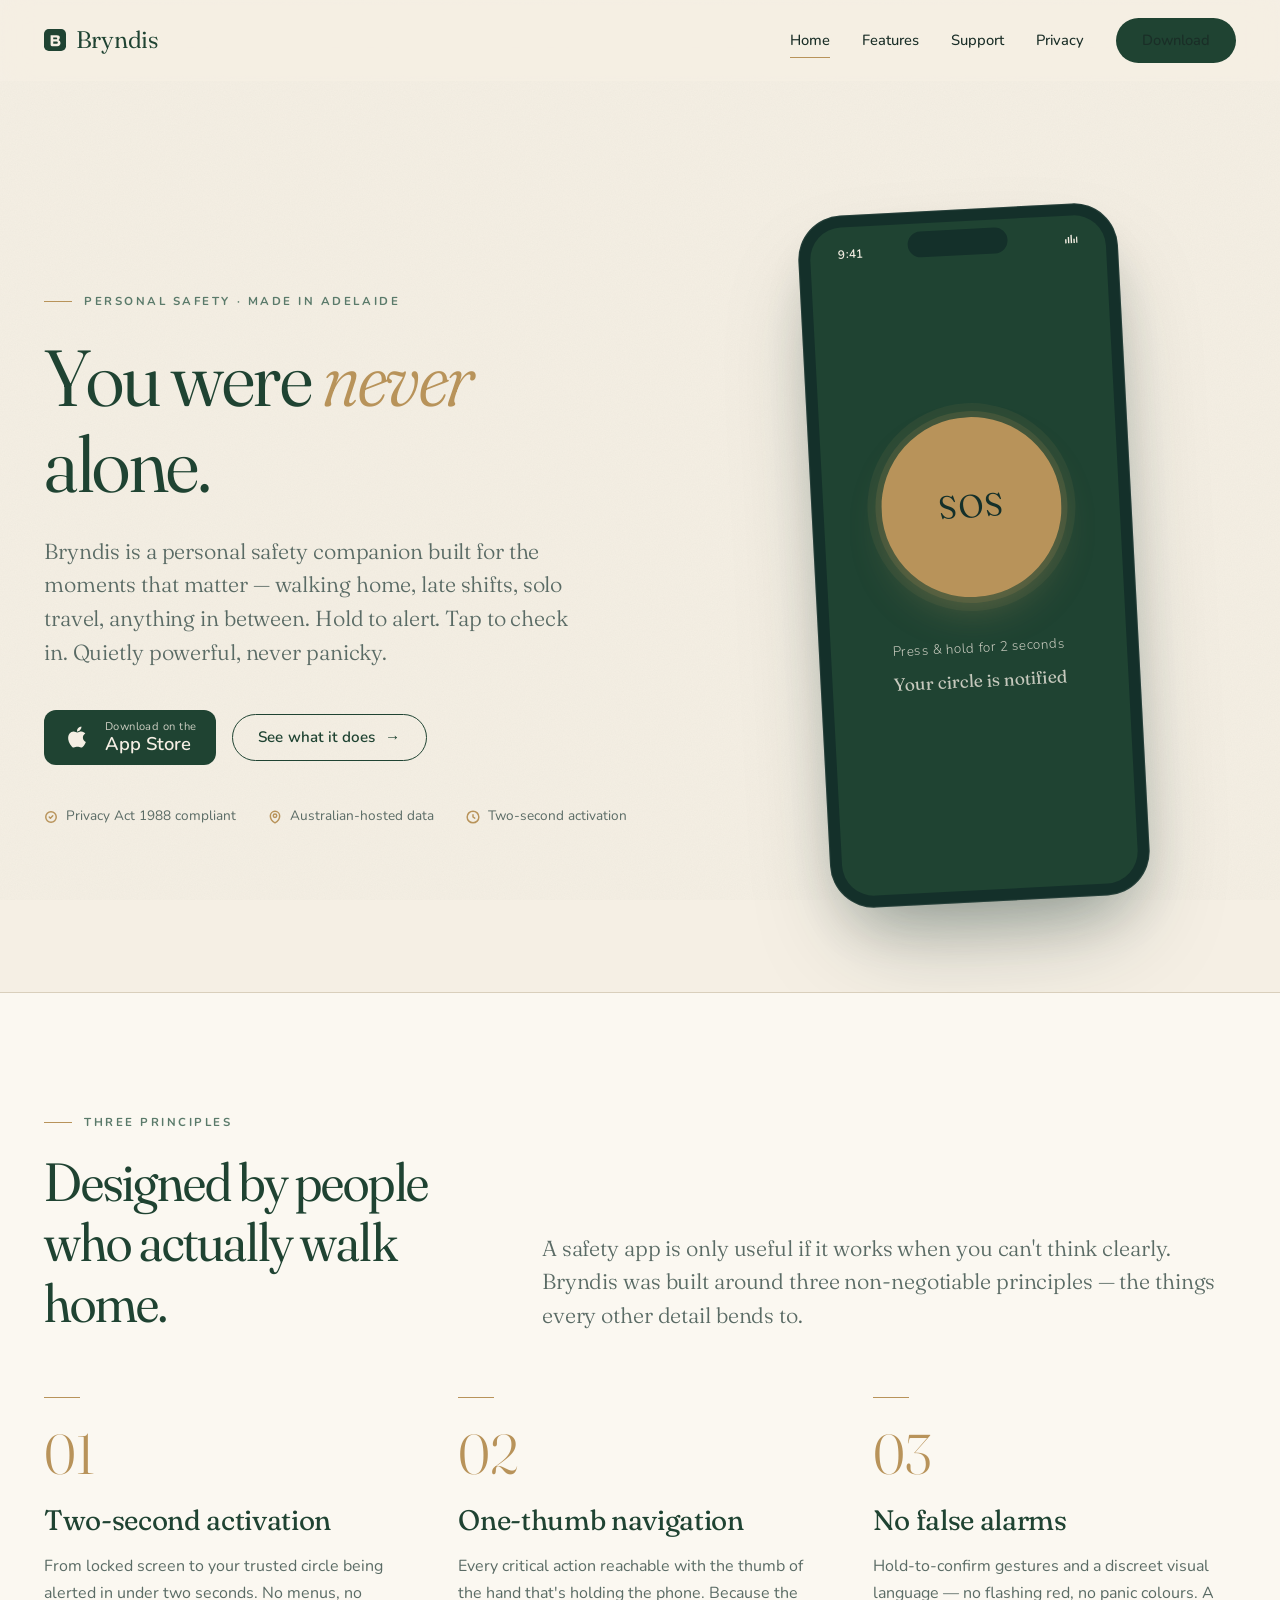
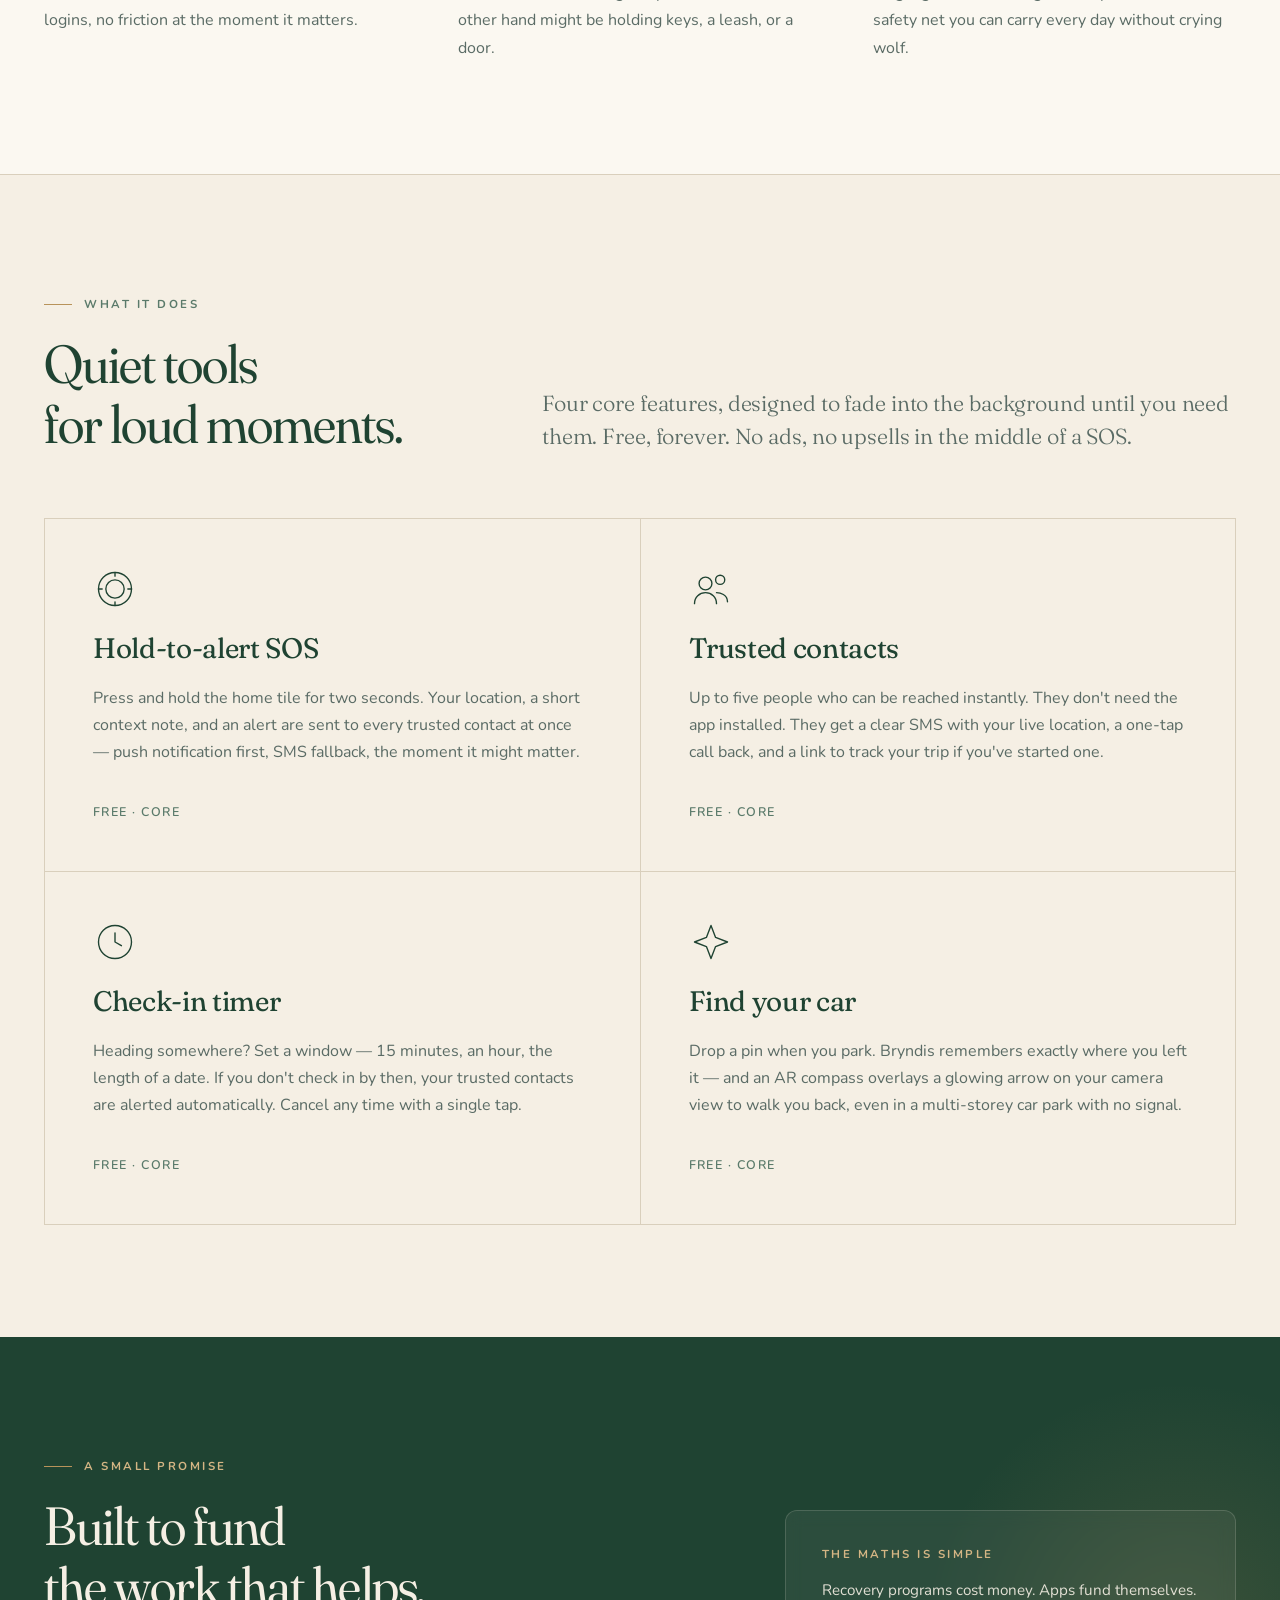
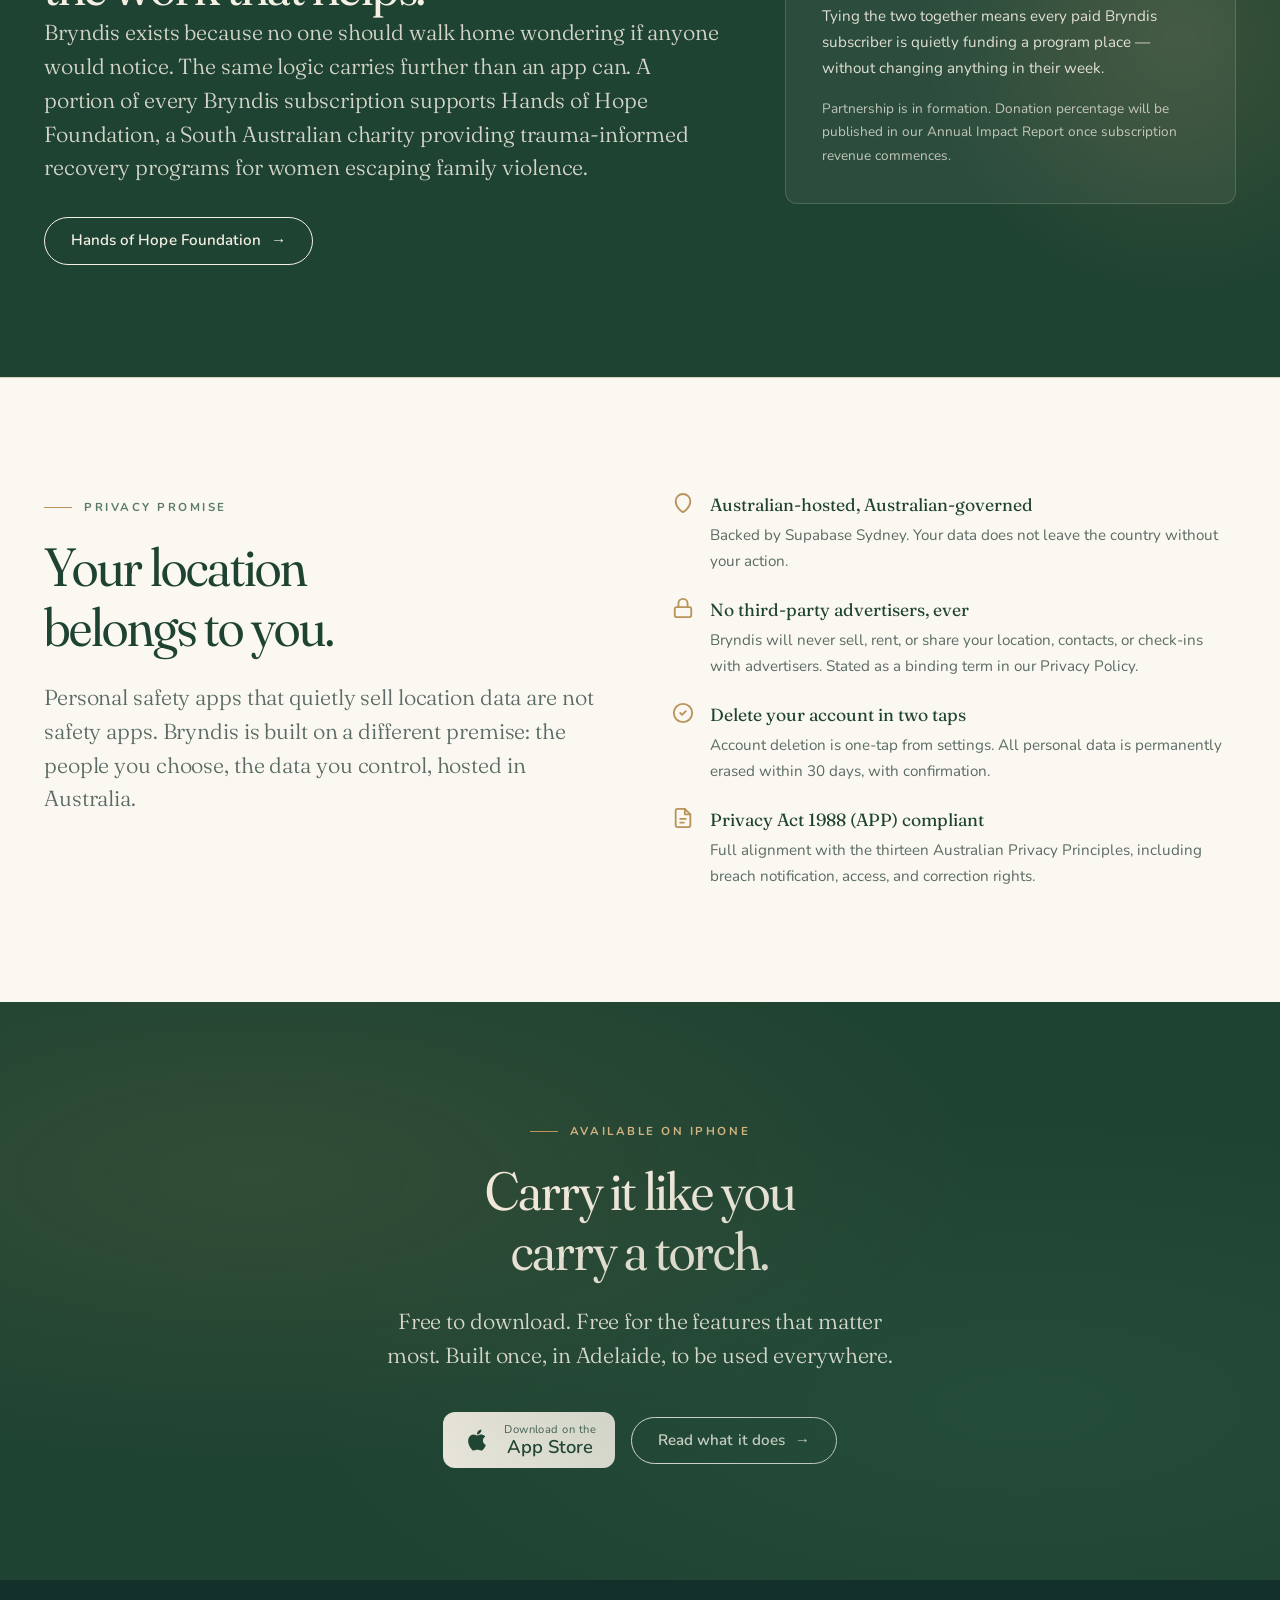
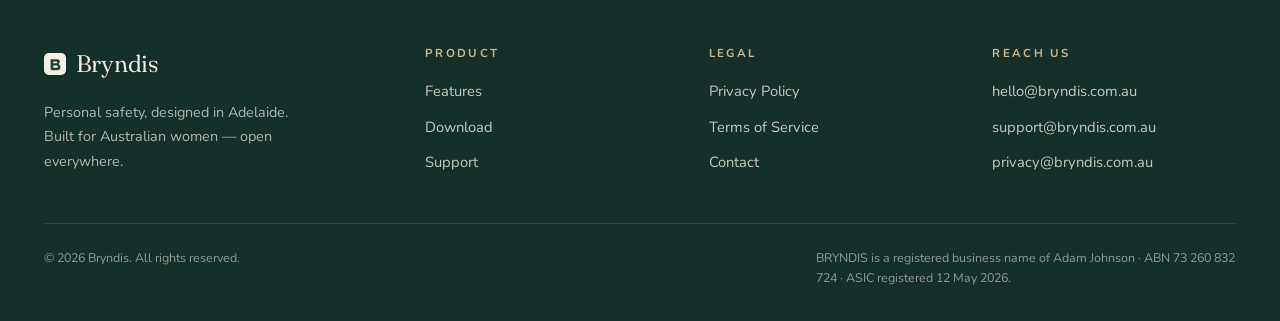
==== index.html @ 0c741864 "Recover the bryndis.com.au static site from the 2026-09-05 Hostinger backup Co-Authored-By: Claude F" ====
<!doctype html>
<html lang="en-AU">
<head>
  <meta charset="utf-8" />
  <meta name="viewport" content="width=device-width, initial-scale=1, viewport-fit=cover" />
  <title>Bryndis — Personal safety, the moment you need it</title>
  <meta name="description" content="Bryndis is a personal safety app built for Australian women. Hold-to-alert SOS, trusted contact check-ins, GPS car pin drop, and AR compass — designed to be discreet, fast, and human." />
  <meta name="theme-color" content="#1F4332" />
  <meta property="og:title" content="Bryndis — Personal safety, the moment you need it" />
  <meta property="og:description" content="Hold-to-alert SOS, trusted contact check-ins, GPS car pin drop, and AR compass. Designed in Adelaide. Built for Australian women." />
  <meta property="og:type" content="website" />
  <meta property="og:url" content="https://bryndis.com.au/" />
  <meta property="og:locale" content="en_AU" />
  <meta name="twitter:card" content="summary_large_image" />
  <link rel="canonical" href="https://bryndis.com.au/" />
  <link rel="icon" type="image/svg+xml" href="data:image/svg+xml,%3Csvg xmlns='http://www.w3.org/2000/svg' viewBox='0 0 100 100'%3E%3Crect width='100' height='100' rx='22' fill='%231F4332'/%3E%3Cpath d='M30 28 L30 72 Q30 78 36 78 L60 78 Q75 78 75 64 Q75 54 66 50 Q72 47 72 38 Q72 28 58 28 Z M42 39 L56 39 Q60 39 60 43 Q60 47 56 47 L42 47 Z M42 57 L58 57 Q63 57 63 62 Q63 67 58 67 L42 67 Z' fill='%23F5EFE4'/%3E%3C/svg%3E" />
  <link rel="preconnect" href="https://fonts.googleapis.com" />
  <link rel="preconnect" href="https://fonts.gstatic.com" crossorigin />
  <link href="https://fonts.googleapis.com/css2?family=Fraunces:opsz,wght,SOFT@9..144,300..600,30..100&family=Nunito:wght@300;400;500;600;700&display=swap" rel="stylesheet" />
  <link rel="stylesheet" href="styles.css" />
</head>
<body>

<header class="nav" id="nav">
  <div class="nav-inner">
    <a class="brand" href="index.html">
      <svg class="brand-mark" viewBox="0 0 100 100" aria-hidden="true">
        <rect width="100" height="100" rx="22" fill="#1F4332"/>
        <path d="M30 28 L30 72 Q30 78 36 78 L60 78 Q75 78 75 64 Q75 54 66 50 Q72 47 72 38 Q72 28 58 28 Z M42 39 L56 39 Q60 39 60 43 Q60 47 56 47 L42 47 Z M42 57 L58 57 Q63 57 63 62 Q63 67 58 67 L42 67 Z" fill="#F5EFE4"/>
      </svg>
      Bryndis
    </a>
    <button class="nav-toggle" id="navToggle" aria-label="Menu" aria-expanded="false">
      <span></span><span></span><span></span>
    </button>
    <nav class="nav-links" id="navLinks">
      <a href="index.html" aria-current="page">Home</a>
      <a href="features.html">Features</a>
      <a href="support.html">Support</a>
      <a href="privacy.html">Privacy</a>
      <a class="btn btn-primary" href="#download">Download</a>
    </nav>
  </div>
</header>

<main>

  <!-- HERO -->
  <section class="hero">
    <div class="wrap">
      <div class="hero-grid">
        <div>
          <span class="eyebrow">Personal safety · made in Adelaide</span>
          <h1 style="margin-top:1.5rem;">
            You were <span class="accent">never</span><br />alone.
          </h1>
          <p class="lede">
            Bryndis is a personal safety companion built for the moments that matter — walking home, late shifts, solo travel, anything in between. Hold to alert. Tap to check in. Quietly powerful, never panicky.
          </p>
          <div class="hero-ctas">
            <a class="appstore-badge" href="#download" id="download">
              <svg viewBox="0 0 24 24" fill="currentColor" aria-hidden="true">
                <path d="M17.05 20.28c-.98.95-2.05.8-3.08.35-1.09-.46-2.09-.48-3.24 0-1.44.62-2.2.44-3.06-.35C2.79 15.25 3.51 7.59 9.05 7.31c1.35.07 2.29.74 3.08.8 1.18-.24 2.31-.93 3.57-.84 1.51.12 2.65.72 3.4 1.8-3.12 1.87-2.38 5.98.48 7.13-.57 1.5-1.31 2.99-2.53 4.08zM12.03 7.25c-.15-2.23 1.66-4.07 3.74-4.25.29 2.58-2.34 4.5-3.74 4.25z"/>
              </svg>
              <span class="stack">
                <span class="small">Download on the</span>
                <span class="big">App Store</span>
              </span>
            </a>
            <a class="btn btn-ghost" href="features.html">
              See what it does <span class="arrow">→</span>
            </a>
          </div>
          <div class="hero-meta">
            <span>
              <svg viewBox="0 0 24 24" fill="none" stroke="currentColor" stroke-width="2.5" stroke-linecap="round" stroke-linejoin="round"><path d="M9 12l2 2 4-4"/><path d="M21 12c0 4.97-4.03 9-9 9s-9-4.03-9-9 4.03-9 9-9 9 4.03 9 9z"/></svg>
              Privacy Act 1988 compliant
            </span>
            <span>
              <svg viewBox="0 0 24 24" fill="none" stroke="currentColor" stroke-width="2.5" stroke-linecap="round" stroke-linejoin="round"><path d="M12 22s-8-4.5-8-11.8a8 8 0 0 1 16 0c0 7.3-8 11.8-8 11.8z"/><circle cx="12" cy="10" r="3"/></svg>
              Australian-hosted data
            </span>
            <span>
              <svg viewBox="0 0 24 24" fill="none" stroke="currentColor" stroke-width="2.5" stroke-linecap="round" stroke-linejoin="round"><circle cx="12" cy="12" r="10"/><path d="M12 8v4l3 2"/></svg>
              Two-second activation
            </span>
          </div>
        </div>

        <div>
          <div class="phone-frame" aria-hidden="true">
            <div class="phone-screen">
              <span class="phone-time">9:41</span>
              <span class="phone-status">
                <svg viewBox="0 0 20 16" fill="currentColor"><path d="M2 14h2V8H2v6zm4 0h2V5H6v9zm4 0h2V2h-2v12zm4 0h2V8h-2v6zm4 0h2V5h-2v9z"/></svg>
              </span>
              <div class="phone-sos">
                <span class="phone-sos-label">SOS</span>
              </div>
              <div class="phone-caption">
                Press &amp; hold for 2 seconds
                <strong>Your circle is notified</strong>
              </div>
            </div>
          </div>
        </div>
      </div>
    </div>
  </section>

  <!-- PHILOSOPHY -->
  <section class="philosophy">
    <div class="wrap">
      <div class="section-head">
        <div>
          <span class="eyebrow">Three principles</span>
          <h2 style="margin-top:1.25rem;">Designed by people<br />who actually walk home.</h2>
        </div>
        <p class="lede">
          A safety app is only useful if it works when you can't think clearly. Bryndis was built around three non-negotiable principles — the things every other detail bends to.
        </p>
      </div>

      <div class="philosophy-grid">
        <div class="principle">
          <span class="numeral">01</span>
          <h3>Two-second activation</h3>
          <p>From locked screen to your trusted circle being alerted in under two seconds. No menus, no logins, no friction at the moment it matters.</p>
        </div>
        <div class="principle">
          <span class="numeral">02</span>
          <h3>One-thumb navigation</h3>
          <p>Every critical action reachable with the thumb of the hand that's holding the phone. Because the other hand might be holding keys, a leash, or a door.</p>
        </div>
        <div class="principle">
          <span class="numeral">03</span>
          <h3>No false alarms</h3>
          <p>Hold-to-confirm gestures and a discreet visual language — no flashing red, no panic colours. A safety net you can carry every day without crying wolf.</p>
        </div>
      </div>
    </div>
  </section>

  <!-- FEATURES -->
  <section>
    <div class="wrap">
      <div class="section-head">
        <div>
          <span class="eyebrow">What it does</span>
          <h2 style="margin-top:1.25rem;">Quiet tools<br />for loud moments.</h2>
        </div>
        <p class="lede">
          Four core features, designed to fade into the background until you need them. Free, forever. No ads, no upsells in the middle of a SOS.
        </p>
      </div>

      <div class="features">
        <div class="feature">
          <div class="feature-icon">
            <svg viewBox="0 0 48 48" fill="none" stroke="currentColor" stroke-width="1.5" stroke-linecap="round" stroke-linejoin="round">
              <circle cx="24" cy="24" r="18"/>
              <circle cx="24" cy="24" r="10"/>
              <path d="M24 6v4M24 38v4M6 24h4M38 24h4"/>
            </svg>
          </div>
          <h3>Hold-to-alert SOS</h3>
          <p>Press and hold the home tile for two seconds. Your location, a short context note, and an alert are sent to every trusted contact at once — push notification first, SMS fallback, the moment it might matter.</p>
          <span class="meta">Free · Core</span>
        </div>

        <div class="feature">
          <div class="feature-icon">
            <svg viewBox="0 0 48 48" fill="none" stroke="currentColor" stroke-width="1.5" stroke-linecap="round" stroke-linejoin="round">
              <circle cx="18" cy="18" r="7"/>
              <path d="M6 40c0-7 5.4-12 12-12s12 5 12 12"/>
              <circle cx="34" cy="14" r="5"/>
              <path d="M30 28c4 0 12 2 12 10"/>
            </svg>
          </div>
          <h3>Trusted contacts</h3>
          <p>Up to five people who can be reached instantly. They don't need the app installed. They get a clear SMS with your live location, a one-tap call back, and a link to track your trip if you've started one.</p>
          <span class="meta">Free · Core</span>
        </div>

        <div class="feature">
          <div class="feature-icon">
            <svg viewBox="0 0 48 48" fill="none" stroke="currentColor" stroke-width="1.5" stroke-linecap="round" stroke-linejoin="round">
              <circle cx="24" cy="24" r="18"/>
              <path d="M24 14v10l7 4"/>
            </svg>
          </div>
          <h3>Check-in timer</h3>
          <p>Heading somewhere? Set a window — 15 minutes, an hour, the length of a date. If you don't check in by then, your trusted contacts are alerted automatically. Cancel any time with a single tap.</p>
          <span class="meta">Free · Core</span>
        </div>

        <div class="feature">
          <div class="feature-icon">
            <svg viewBox="0 0 48 48" fill="none" stroke="currentColor" stroke-width="1.5" stroke-linecap="round" stroke-linejoin="round">
              <path d="M24 6l5 13 13 5-13 5-5 13-5-13-13-5 13-5z"/>
            </svg>
          </div>
          <h3>Find your car</h3>
          <p>Drop a pin when you park. Bryndis remembers exactly where you left it — and an AR compass overlays a glowing arrow on your camera view to walk you back, even in a multi-storey car park with no signal.</p>
          <span class="meta">Free · Core</span>
        </div>
      </div>
    </div>
  </section>

  <!-- CHARITY PARTNERSHIP -->
  <section class="partnership">
    <div class="wrap">
      <div class="partnership-grid">
        <div>
          <span class="eyebrow">A small promise</span>
          <h2 style="margin-top:1.25rem;">Built to fund<br />the work that helps.</h2>
          <p class="lede">
            Bryndis exists because no one should walk home wondering if anyone would notice. The same logic carries further than an app can. A portion of every Bryndis subscription supports Hands of Hope Foundation, a South Australian charity providing trauma-informed recovery programs for women escaping family violence.
          </p>
          <p style="margin-top:2rem;">
            <a class="btn btn-ghost" href="https://handsofhope.asn.au" target="_blank" rel="noopener" style="color:var(--cream); border-color:var(--cream);">Hands of Hope Foundation <span class="arrow">→</span></a>
          </p>
        </div>
        <div class="partnership-card">
          <h4>The maths is simple</h4>
          <p>
            Recovery programs cost money. Apps fund themselves. Tying the two together means every paid Bryndis subscriber is quietly funding a program place — without changing anything in their week.
          </p>
          <p style="margin-top:1rem; opacity:0.75; font-size:0.85rem;">
            Partnership is in formation. Donation percentage will be published in our Annual Impact Report once subscription revenue commences.
          </p>
        </div>
      </div>
    </div>
  </section>

  <!-- PRIVACY PROMISE -->
  <section class="promise">
    <div class="wrap">
      <div class="promise-grid">
        <div>
          <span class="eyebrow">Privacy promise</span>
          <h2 style="margin-top:1.25rem;">Your location<br />belongs to you.</h2>
          <p class="lede" style="margin-top:1.5rem;">
            Personal safety apps that quietly sell location data are not safety apps. Bryndis is built on a different premise: the people you choose, the data you control, hosted in Australia.
          </p>
        </div>
        <ul class="promise-list">
          <li class="promise-item">
            <svg viewBox="0 0 24 24" fill="none" stroke="currentColor" stroke-width="2" stroke-linecap="round" stroke-linejoin="round"><path d="M12 22s-8-4.5-8-11.8a8 8 0 0 1 16 0c0 7.3-8 11.8-8 11.8z"/></svg>
            <div>
              <strong>Australian-hosted, Australian-governed</strong>
              <span>Backed by Supabase Sydney. Your data does not leave the country without your action.</span>
            </div>
          </li>
          <li class="promise-item">
            <svg viewBox="0 0 24 24" fill="none" stroke="currentColor" stroke-width="2" stroke-linecap="round" stroke-linejoin="round"><rect x="3" y="11" width="18" height="11" rx="2"/><path d="M7 11V7a5 5 0 0 1 10 0v4"/></svg>
            <div>
              <strong>No third-party advertisers, ever</strong>
              <span>Bryndis will never sell, rent, or share your location, contacts, or check-ins with advertisers. Stated as a binding term in our Privacy Policy.</span>
            </div>
          </li>
          <li class="promise-item">
            <svg viewBox="0 0 24 24" fill="none" stroke="currentColor" stroke-width="2" stroke-linecap="round" stroke-linejoin="round"><circle cx="12" cy="12" r="10"/><path d="M9 12l2 2 4-4"/></svg>
            <div>
              <strong>Delete your account in two taps</strong>
              <span>Account deletion is one-tap from settings. All personal data is permanently erased within 30 days, with confirmation.</span>
            </div>
          </li>
          <li class="promise-item">
            <svg viewBox="0 0 24 24" fill="none" stroke="currentColor" stroke-width="2" stroke-linecap="round" stroke-linejoin="round"><path d="M14 2H6a2 2 0 0 0-2 2v16a2 2 0 0 0 2 2h12a2 2 0 0 0 2-2V8z"/><path d="M14 2v6h6"/><path d="M9 13h6M9 17h4"/></svg>
            <div>
              <strong>Privacy Act 1988 (APP) compliant</strong>
              <span>Full alignment with the thirteen Australian Privacy Principles, including breach notification, access, and correction rights.</span>
            </div>
          </li>
        </ul>
      </div>
    </div>
  </section>

  <!-- CTA -->
  <section class="cta">
    <div class="wrap">
      <span class="eyebrow" style="color:var(--gold-soft);">Available on iPhone</span>
      <h2 style="margin-top:1.25rem;">Carry it like you<br />carry a torch.</h2>
      <p class="lede">
        Free to download. Free for the features that matter most. Built once, in Adelaide, to be used everywhere.
      </p>
      <div class="hero-ctas">
        <a class="appstore-badge" href="https://apps.apple.com/au/app/bryndis-personal-safety/id0000000000" style="background:var(--cream); color:var(--forest);">
          <svg viewBox="0 0 24 24" fill="currentColor" aria-hidden="true">
            <path d="M17.05 20.28c-.98.95-2.05.8-3.08.35-1.09-.46-2.09-.48-3.24 0-1.44.62-2.2.44-3.06-.35C2.79 15.25 3.51 7.59 9.05 7.31c1.35.07 2.29.74 3.08.8 1.18-.24 2.31-.93 3.57-.84 1.51.12 2.65.72 3.4 1.8-3.12 1.87-2.38 5.98.48 7.13-.57 1.5-1.31 2.99-2.53 4.08zM12.03 7.25c-.15-2.23 1.66-4.07 3.74-4.25.29 2.58-2.34 4.5-3.74 4.25z"/>
          </svg>
          <span class="stack">
            <span class="small">Download on the</span>
            <span class="big">App Store</span>
          </span>
        </a>
        <a class="btn btn-ghost" href="features.html">Read what it does <span class="arrow">→</span></a>
      </div>
    </div>
  </section>

</main>

<footer>
  <div class="wrap">
    <div class="foot-top">
      <div class="foot-brand">
        <a class="brand" href="index.html" style="color:var(--cream);">
          <svg class="brand-mark" viewBox="0 0 100 100" aria-hidden="true">
            <rect width="100" height="100" rx="22" fill="#F5EFE4"/>
            <path d="M30 28 L30 72 Q30 78 36 78 L60 78 Q75 78 75 64 Q75 54 66 50 Q72 47 72 38 Q72 28 58 28 Z M42 39 L56 39 Q60 39 60 43 Q60 47 56 47 L42 47 Z M42 57 L58 57 Q63 57 63 62 Q63 67 58 67 L42 67 Z" fill="#1F4332"/>
          </svg>
          Bryndis
        </a>
        <p>Personal safety, designed in Adelaide. Built for Australian women — open everywhere.</p>
      </div>
      <div class="foot-col">
        <h5>Product</h5>
        <ul>
          <li><a href="features.html">Features</a></li>
          <li><a href="#download">Download</a></li>
          <li><a href="support.html">Support</a></li>
        </ul>
      </div>
      <div class="foot-col">
        <h5>Legal</h5>
        <ul>
          <li><a href="privacy.html">Privacy Policy</a></li>
          <li><a href="terms.html">Terms of Service</a></li>
          <li><a href="support.html#contact">Contact</a></li>
        </ul>
      </div>
      <div class="foot-col">
        <h5>Reach us</h5>
        <ul>
          <li><a href="mailto:hello@bryndis.com.au">hello@bryndis.com.au</a></li>
          <li><a href="mailto:support@bryndis.com.au">support@bryndis.com.au</a></li>
          <li><a href="mailto:privacy@bryndis.com.au">privacy@bryndis.com.au</a></li>
        </ul>
      </div>
    </div>
    <div class="foot-bottom">
      <span>© 2026 Bryndis. All rights reserved.</span>
      <span class="legal-line">BRYNDIS is a registered business name of Adam Johnson · ABN 73 260 832 724 · ASIC registered 12 May 2026.</span>
    </div>
  </div>
</footer>

<script>
  // Scrolled nav border
  const nav = document.getElementById('nav');
  const onScroll = () => nav.classList.toggle('scrolled', window.scrollY > 8);
  document.addEventListener('scroll', onScroll, { passive: true });
  onScroll();

  // Mobile menu toggle
  const t = document.getElementById('navToggle');
  const l = document.getElementById('navLinks');
  t.addEventListener('click', () => {
    const open = l.classList.toggle('open');
    t.classList.toggle('open', open);
    t.setAttribute('aria-expanded', String(open));
  });
  l.addEventListener('click', e => {
    if (e.target.tagName === 'A') {
      l.classList.remove('open');
      t.classList.remove('open');
      t.setAttribute('aria-expanded', 'false');
    }
  });
</script>

</body>
</html>
---- styles.css ----
/* ============================================================
   BRYNDIS — styles.css
   Editorial minimalist. Forest + cream. Fraunces + Nunito.
   ============================================================ */

/* ---------- Tokens ---------- */
:root {
  /* Palette */
  --forest:        #1F4332;
  --forest-dark:   #14302A;
  --forest-light:  #2D5A47;
  --moss:          #5A7A6A;
  --cream:         #F5EFE4;
  --cream-warm:    #FBF8F1;
  --cream-dark:    #ECE3D0;
  --ink:           #1A2E27;
  --ink-muted:     #5A6B65;
  --ink-soft:      #8A9990;
  --gold:          #B8935A;
  --gold-soft:     #D4B584;
  --rule:          #D9CFBC;

  /* Type */
  --serif: "Fraunces", "Iowan Old Style", Georgia, serif;
  --sans:  "Nunito", -apple-system, BlinkMacSystemFont, "Segoe UI", sans-serif;

  /* Spacing scale (8pt-ish) */
  --s-1: 0.25rem;
  --s-2: 0.5rem;
  --s-3: 0.75rem;
  --s-4: 1rem;
  --s-5: 1.5rem;
  --s-6: 2rem;
  --s-7: 3rem;
  --s-8: 4rem;
  --s-9: 6rem;
  --s-10: 8rem;
  --s-11: 12rem;

  /* Layout */
  --max-w: 1240px;
  --prose-w: 680px;

  /* Motion */
  --ease: cubic-bezier(0.16, 1, 0.3, 1);
  --dur:  420ms;
}

/* ---------- Reset ---------- */
*, *::before, *::after { box-sizing: border-box; }
* { margin: 0; padding: 0; }
html { -webkit-text-size-adjust: 100%; scroll-behavior: smooth; }
body {
  font-family: var(--sans);
  font-weight: 400;
  font-size: 1rem;
  line-height: 1.65;
  color: var(--ink);
  background: var(--cream);
  -webkit-font-smoothing: antialiased;
  -moz-osx-font-smoothing: grayscale;
  text-rendering: optimizeLegibility;
  overflow-x: hidden;
}
img, svg, video { max-width: 100%; display: block; }
a { color: inherit; text-decoration: none; }
button { font: inherit; cursor: pointer; border: 0; background: none; color: inherit; }
ul, ol { list-style: none; }

/* Subtle paper texture overlay */
body::before {
  content: "";
  position: fixed;
  inset: 0;
  pointer-events: none;
  z-index: 0;
  opacity: 0.035;
  background-image: url("data:image/svg+xml;utf8,<svg xmlns='http://www.w3.org/2000/svg' width='180' height='180' viewBox='0 0 180 180'><filter id='n'><feTurbulence type='fractalNoise' baseFrequency='0.85' numOctaves='2' stitchTiles='stitch'/><feColorMatrix values='0 0 0 0 0.1 0 0 0 0 0.2 0 0 0 0 0.15 0 0 0 1 0'/></filter><rect width='100%' height='100%' filter='url(%23n)'/></svg>");
}
main, header, footer, section { position: relative; z-index: 1; }

/* ---------- Typography ---------- */
.font-serif { font-family: var(--serif); font-optical-sizing: auto; }
.font-sans  { font-family: var(--sans); }

h1, h2, h3, h4 {
  font-family: var(--serif);
  font-optical-sizing: auto;
  font-weight: 380;
  color: var(--forest);
  letter-spacing: -0.018em;
  line-height: 1.08;
}

h1 {
  font-size: clamp(2.6rem, 6.2vw, 5.2rem);
  font-variation-settings: "opsz" 144, "SOFT" 30;
  font-weight: 360;
}
h2 {
  font-size: clamp(2rem, 4.2vw, 3.4rem);
  line-height: 1.12;
  font-variation-settings: "opsz" 96, "SOFT" 40;
}
h3 {
  font-size: clamp(1.4rem, 2.2vw, 1.85rem);
  line-height: 1.2;
  letter-spacing: -0.012em;
  font-variation-settings: "opsz" 36, "SOFT" 50;
  font-weight: 400;
}
h4 {
  font-size: 1.15rem;
  line-height: 1.3;
  font-weight: 500;
  letter-spacing: -0.005em;
}

p { font-size: 1rem; line-height: 1.7; color: var(--ink); }
.lede {
  font-family: var(--serif);
  font-weight: 320;
  font-size: clamp(1.15rem, 1.7vw, 1.4rem);
  line-height: 1.55;
  color: var(--ink-muted);
  letter-spacing: -0.005em;
}

.eyebrow {
  font-family: var(--sans);
  font-size: 0.72rem;
  font-weight: 700;
  letter-spacing: 0.22em;
  text-transform: uppercase;
  color: var(--moss);
  display: inline-flex;
  align-items: center;
  gap: 0.75rem;
}
.eyebrow::before {
  content: "";
  width: 28px;
  height: 1px;
  background: var(--gold);
  display: inline-block;
}

.numeral {
  font-family: var(--serif);
  font-weight: 320;
  font-variation-settings: "opsz" 144;
  color: var(--gold);
  font-size: 1.4em;
  font-feature-settings: "lnum", "tnum";
  line-height: 1;
}

/* ---------- Layout primitives ---------- */
.wrap {
  width: 100%;
  max-width: var(--max-w);
  margin: 0 auto;
  padding: 0 1.5rem;
}
.wrap-narrow {
  width: 100%;
  max-width: var(--prose-w);
  margin: 0 auto;
  padding: 0 1.5rem;
}

section { padding: clamp(4rem, 9vw, 7rem) 0; }
section.tight { padding: clamp(3rem, 6vw, 5rem) 0; }

.divider {
  height: 1px;
  background: var(--rule);
  border: 0;
  margin: 0 auto;
  max-width: var(--max-w);
}

/* ---------- Nav ---------- */
.nav {
  position: sticky;
  top: 0;
  z-index: 50;
  background: rgba(245, 239, 228, 0.85);
  backdrop-filter: saturate(140%) blur(14px);
  -webkit-backdrop-filter: saturate(140%) blur(14px);
  border-bottom: 1px solid transparent;
  transition: border-color var(--dur) var(--ease);
}
.nav.scrolled { border-bottom-color: var(--rule); }
.nav-inner {
  display: flex;
  align-items: center;
  justify-content: space-between;
  padding: 1.1rem 1.5rem;
  max-width: var(--max-w);
  margin: 0 auto;
}
.brand {
  font-family: var(--serif);
  font-weight: 360;
  font-size: 1.5rem;
  color: var(--forest);
  letter-spacing: -0.01em;
  font-variation-settings: "opsz" 48;
  display: inline-flex;
  align-items: center;
  gap: 0.6rem;
}
.brand-mark {
  width: 22px; height: 22px;
  display: inline-block;
}
.nav-links {
  display: flex;
  gap: 2rem;
  align-items: center;
}
.nav-links a {
  font-size: 0.92rem;
  font-weight: 500;
  color: var(--ink);
  transition: color 200ms var(--ease);
  position: relative;
}
.nav-links a:hover { color: var(--forest); }
.nav-links a[aria-current="page"]::after {
  content: "";
  position: absolute;
  bottom: -6px; left: 0; right: 0;
  height: 1px;
  background: var(--gold);
}

.nav-toggle {
  display: none;
  width: 36px; height: 36px;
  flex-direction: column;
  justify-content: center;
  gap: 5px;
  align-items: center;
}
.nav-toggle span {
  width: 22px; height: 1.5px;
  background: var(--forest);
  transition: transform 240ms var(--ease), opacity 240ms var(--ease);
}

@media (max-width: 820px) {
  .nav-toggle { display: flex; }
  .nav-links {
    position: fixed;
    inset: 64px 0 0 0;
    background: var(--cream);
    flex-direction: column;
    padding: 2.5rem 1.5rem;
    gap: 1.5rem;
    align-items: flex-start;
    transform: translateX(100%);
    transition: transform 360ms var(--ease);
    z-index: 49;
  }
  .nav-links.open { transform: translateX(0); }
  .nav-links a { font-size: 1.25rem; font-family: var(--serif); }
  .nav-links a[aria-current="page"]::after { display: none; }
  .nav-toggle.open span:nth-child(1) { transform: translateY(6.5px) rotate(45deg); }
  .nav-toggle.open span:nth-child(2) { opacity: 0; }
  .nav-toggle.open span:nth-child(3) { transform: translateY(-6.5px) rotate(-45deg); }
}

/* ---------- Buttons ---------- */
.btn {
  display: inline-flex;
  align-items: center;
  gap: 0.6rem;
  padding: 0.95rem 1.6rem;
  border-radius: 999px;
  font-weight: 600;
  font-size: 0.95rem;
  letter-spacing: 0.005em;
  transition: transform 240ms var(--ease), background var(--dur) var(--ease), color var(--dur) var(--ease), box-shadow var(--dur) var(--ease);
  white-space: nowrap;
  line-height: 1;
}
.btn-primary {
  background: var(--forest);
  color: var(--cream);
}
.btn-primary:hover {
  background: var(--forest-dark);
  transform: translateY(-1px);
  box-shadow: 0 8px 24px -10px rgba(20, 48, 42, 0.45);
}
.btn-ghost {
  background: transparent;
  color: var(--forest);
  border: 1px solid var(--forest);
}
.btn-ghost:hover {
  background: var(--forest);
  color: var(--cream);
}
.btn .arrow { transition: transform 280ms var(--ease); }
.btn:hover .arrow { transform: translateX(3px); }

/* App Store badge */
.appstore-badge {
  display: inline-flex;
  align-items: center;
  gap: 0.85rem;
  background: var(--forest);
  color: var(--cream);
  padding: 0.7rem 1.2rem;
  border-radius: 12px;
  transition: transform 240ms var(--ease), background var(--dur) var(--ease);
}
.appstore-badge:hover {
  background: var(--forest-dark);
  transform: translateY(-1px);
}
.appstore-badge svg { width: 28px; height: 28px; }
.appstore-badge .small { font-size: 0.7rem; letter-spacing: 0.04em; line-height: 1; opacity: 0.8; }
.appstore-badge .big   { font-size: 1.15rem; font-weight: 600; line-height: 1.1; }
.appstore-badge .stack { display: flex; flex-direction: column; gap: 2px; }

/* ---------- Hero ---------- */
.hero {
  padding: clamp(4rem, 10vw, 9rem) 0 clamp(3rem, 7vw, 6rem);
  position: relative;
  overflow: hidden;
}
.hero-grid {
  display: grid;
  grid-template-columns: 1.15fr 1fr;
  gap: clamp(2rem, 5vw, 5rem);
  align-items: center;
}
@media (max-width: 920px) {
  .hero-grid { grid-template-columns: 1fr; gap: 3.5rem; }
}
.hero h1 .accent {
  font-style: italic;
  font-weight: 320;
  color: var(--gold);
  font-variation-settings: "opsz" 144, "SOFT" 60;
}
.hero .lede { margin-top: 1.75rem; max-width: 540px; }
.hero-ctas {
  display: flex;
  gap: 1rem;
  align-items: center;
  flex-wrap: wrap;
  margin-top: 2.5rem;
}
.hero-meta {
  margin-top: 2.5rem;
  display: flex;
  gap: 2rem;
  flex-wrap: wrap;
  font-size: 0.85rem;
  color: var(--ink-muted);
}
.hero-meta span {
  display: inline-flex;
  align-items: center;
  gap: 0.5rem;
}
.hero-meta svg { width: 14px; height: 14px; color: var(--gold); }

/* Phone visual */
.phone-frame {
  position: relative;
  width: 100%;
  max-width: 320px;
  margin: 0 auto;
  aspect-ratio: 9 / 19.5;
  background: var(--forest-dark);
  border-radius: 44px;
  padding: 12px;
  box-shadow:
    0 50px 100px -30px rgba(20, 48, 42, 0.35),
    0 30px 60px -20px rgba(20, 48, 42, 0.25),
    inset 0 0 0 1px rgba(255, 255, 255, 0.08);
  transform: rotate(-3deg);
  transition: transform 800ms var(--ease);
}
.phone-frame:hover { transform: rotate(-1.5deg) translateY(-6px); }
.phone-screen {
  width: 100%; height: 100%;
  background: var(--forest);
  border-radius: 32px;
  overflow: hidden;
  position: relative;
  display: flex;
  flex-direction: column;
  align-items: center;
  justify-content: center;
  padding: 2rem 1.25rem;
  color: var(--cream);
}
.phone-screen::before {
  content: "";
  position: absolute;
  top: 8px; left: 50%;
  transform: translateX(-50%);
  width: 100px; height: 26px;
  background: var(--forest-dark);
  border-radius: 999px;
}
.phone-time {
  position: absolute;
  top: 18px;
  left: 28px;
  font-size: 0.75rem;
  font-weight: 600;
  letter-spacing: 0.02em;
}
.phone-status {
  position: absolute;
  top: 18px;
  right: 28px;
  display: flex;
  gap: 5px;
  align-items: center;
}
.phone-status svg { width: 14px; height: 11px; }
.phone-sos {
  width: 180px;
  aspect-ratio: 1;
  border-radius: 50%;
  background:
    radial-gradient(circle at 30% 30%, rgba(184, 147, 90, 0.4), transparent 60%),
    var(--gold);
  display: flex;
  align-items: center;
  justify-content: center;
  position: relative;
  box-shadow:
    0 0 0 6px rgba(184, 147, 90, 0.15),
    0 0 0 14px rgba(184, 147, 90, 0.08),
    0 20px 40px -10px rgba(184, 147, 90, 0.35);
  animation: pulse 3.2s ease-in-out infinite;
}
@keyframes pulse {
  0%, 100% { box-shadow: 0 0 0 6px rgba(184, 147, 90, 0.15), 0 0 0 14px rgba(184, 147, 90, 0.08), 0 20px 40px -10px rgba(184, 147, 90, 0.35); }
  50%      { box-shadow: 0 0 0 12px rgba(184, 147, 90, 0.18), 0 0 0 24px rgba(184, 147, 90, 0.05), 0 20px 40px -10px rgba(184, 147, 90, 0.35); }
}
.phone-sos-label {
  font-family: var(--serif);
  font-weight: 360;
  font-size: 2rem;
  color: var(--forest-dark);
  letter-spacing: 0.04em;
}
.phone-caption {
  margin-top: 2.5rem;
  text-align: center;
  font-size: 0.85rem;
  letter-spacing: 0.04em;
  opacity: 0.78;
  font-weight: 300;
}
.phone-caption strong {
  display: block;
  font-family: var(--serif);
  font-size: 1.1rem;
  letter-spacing: 0;
  font-weight: 400;
  margin-top: 0.4rem;
  opacity: 1;
}

/* ---------- Philosophy / three principles ---------- */
.philosophy {
  background: var(--cream-warm);
  border-top: 1px solid var(--rule);
  border-bottom: 1px solid var(--rule);
}
.philosophy-grid {
  display: grid;
  grid-template-columns: repeat(3, 1fr);
  gap: clamp(2rem, 4vw, 4rem);
  margin-top: 4rem;
}
@media (max-width: 820px) {
  .philosophy-grid { grid-template-columns: 1fr; gap: 3rem; }
}
.principle {
  display: flex;
  flex-direction: column;
  gap: 1rem;
  position: relative;
  padding-top: 2rem;
}
.principle::before {
  content: "";
  position: absolute;
  top: 0; left: 0;
  width: 36px;
  height: 1px;
  background: var(--gold);
}
.principle .numeral {
  font-size: 3.5rem;
  line-height: 0.9;
  margin-bottom: 0.5rem;
}
.principle h3 { color: var(--forest); }
.principle p { color: var(--ink-muted); max-width: 36ch; }

/* ---------- Section heading block ---------- */
.section-head {
  display: grid;
  grid-template-columns: 1fr 1.6fr;
  gap: clamp(2rem, 5vw, 5rem);
  align-items: end;
  margin-bottom: clamp(3rem, 5vw, 4rem);
}
@media (max-width: 820px) {
  .section-head { grid-template-columns: 1fr; align-items: start; gap: 1.5rem; }
}
.section-head .lede { margin-top: 0; }

/* ---------- Feature grid ---------- */
.features {
  display: grid;
  grid-template-columns: repeat(2, 1fr);
  gap: 0;
  border-top: 1px solid var(--rule);
  border-left: 1px solid var(--rule);
}
@media (max-width: 720px) {
  .features { grid-template-columns: 1fr; }
}
.feature {
  padding: clamp(2rem, 4vw, 3rem);
  border-right: 1px solid var(--rule);
  border-bottom: 1px solid var(--rule);
  display: flex;
  flex-direction: column;
  gap: 1.25rem;
  background: var(--cream);
  transition: background 320ms var(--ease);
}
.feature:hover { background: var(--cream-warm); }
.feature-icon {
  width: 44px; height: 44px;
  color: var(--forest);
  display: flex;
  align-items: center;
  justify-content: center;
}
.feature-icon svg { width: 100%; height: 100%; }
.feature h3 { color: var(--forest); }
.feature p { color: var(--ink-muted); }
.feature .meta {
  margin-top: auto;
  padding-top: 1rem;
  font-size: 0.78rem;
  letter-spacing: 0.12em;
  text-transform: uppercase;
  color: var(--moss);
  font-weight: 600;
}

/* ---------- Charity / HoH ---------- */
.partnership {
  background: var(--forest);
  color: var(--cream);
  position: relative;
  overflow: hidden;
}
.partnership::before {
  content: "";
  position: absolute;
  top: 0; right: -200px;
  width: 600px; height: 600px;
  border-radius: 50%;
  background: radial-gradient(circle at center, rgba(184, 147, 90, 0.18), transparent 60%);
  pointer-events: none;
}
.partnership .eyebrow { color: var(--gold-soft); }
.partnership .eyebrow::before { background: var(--gold); }
.partnership h2 { color: var(--cream); }
.partnership .lede { color: var(--cream); opacity: 0.85; }
.partnership-grid {
  display: grid;
  grid-template-columns: 1.5fr 1fr;
  gap: clamp(2rem, 5vw, 5rem);
  align-items: center;
}
@media (max-width: 820px) {
  .partnership-grid { grid-template-columns: 1fr; }
}
.partnership-card {
  background: rgba(245, 239, 228, 0.06);
  border: 1px solid rgba(245, 239, 228, 0.16);
  border-radius: 12px;
  padding: 2.25rem;
  backdrop-filter: blur(8px);
}
.partnership-card h4 {
  color: var(--gold-soft);
  font-family: var(--sans);
  font-size: 0.72rem;
  letter-spacing: 0.22em;
  text-transform: uppercase;
  font-weight: 700;
  margin-bottom: 1rem;
}
.partnership-card p {
  color: var(--cream);
  opacity: 0.9;
  font-size: 0.95rem;
}
.partnership-stat {
  font-family: var(--serif);
  font-size: 3.2rem;
  font-weight: 320;
  color: var(--gold-soft);
  line-height: 1;
  font-variation-settings: "opsz" 144;
  margin-bottom: 0.5rem;
  display: block;
}

/* ---------- Privacy promise ---------- */
.promise {
  background: var(--cream-warm);
  border-top: 1px solid var(--rule);
}
.promise-grid {
  display: grid;
  grid-template-columns: 1fr 1fr;
  gap: clamp(2rem, 5vw, 5rem);
  align-items: start;
}
@media (max-width: 820px) {
  .promise-grid { grid-template-columns: 1fr; }
}
.promise-list { display: flex; flex-direction: column; gap: 1.25rem; }
.promise-item {
  display: grid;
  grid-template-columns: 22px 1fr;
  gap: 1rem;
  align-items: start;
}
.promise-item svg {
  width: 22px; height: 22px;
  color: var(--gold);
  margin-top: 2px;
}
.promise-item strong {
  font-family: var(--serif);
  font-weight: 400;
  font-size: 1.1rem;
  color: var(--forest);
  display: block;
  margin-bottom: 0.2rem;
}
.promise-item span { color: var(--ink-muted); font-size: 0.95rem; }

/* ---------- Final CTA ---------- */
.cta {
  background: var(--forest);
  color: var(--cream);
  text-align: center;
  position: relative;
  overflow: hidden;
}
.cta::before {
  content: "";
  position: absolute;
  inset: 0;
  background:
    radial-gradient(ellipse at 20% 30%, rgba(184, 147, 90, 0.12), transparent 50%),
    radial-gradient(ellipse at 80% 70%, rgba(45, 90, 71, 0.4), transparent 50%);
  pointer-events: none;
}
.cta h2 { color: var(--cream); margin-bottom: 1.5rem; }
.cta .lede { color: var(--cream); opacity: 0.85; max-width: 540px; margin: 0 auto 2.5rem; }
.cta .hero-ctas { justify-content: center; }
.cta .btn-ghost { color: var(--cream); border-color: var(--cream); }
.cta .btn-ghost:hover { background: var(--cream); color: var(--forest); }

/* ---------- Footer ---------- */
footer {
  background: var(--forest-dark);
  color: var(--cream);
  padding: 4rem 0 2rem;
  font-size: 0.92rem;
}
.foot-top {
  display: grid;
  grid-template-columns: 1.4fr repeat(3, 1fr);
  gap: 2.5rem;
  padding-bottom: 3rem;
  border-bottom: 1px solid rgba(245, 239, 228, 0.12);
}
@media (max-width: 820px) {
  .foot-top { grid-template-columns: 1fr 1fr; gap: 2rem; }
  .foot-brand { grid-column: 1 / -1; }
}
.foot-brand .brand { color: var(--cream); margin-bottom: 1rem; }
.foot-brand p { color: var(--cream); opacity: 0.7; font-size: 0.9rem; max-width: 30ch; }
.foot-col h5 {
  font-family: var(--sans);
  font-size: 0.72rem;
  letter-spacing: 0.2em;
  text-transform: uppercase;
  font-weight: 700;
  color: var(--gold-soft);
  margin-bottom: 1rem;
}
.foot-col ul { display: flex; flex-direction: column; gap: 0.7rem; }
.foot-col a {
  color: var(--cream);
  opacity: 0.8;
  transition: opacity 200ms var(--ease);
}
.foot-col a:hover { opacity: 1; }
.foot-bottom {
  padding-top: 1.5rem;
  display: flex;
  justify-content: space-between;
  flex-wrap: wrap;
  gap: 1rem;
  color: var(--cream);
  opacity: 0.55;
  font-size: 0.78rem;
}
.foot-bottom .legal-line { max-width: 60ch; }

/* ---------- Legal/Support pages (prose) ---------- */
.page-header {
  padding: clamp(5rem, 10vw, 8rem) 0 clamp(2rem, 5vw, 3.5rem);
  border-bottom: 1px solid var(--rule);
}
.page-header .eyebrow { margin-bottom: 1.5rem; }
.page-header h1 { max-width: 18ch; }
.page-header .lede { margin-top: 1.5rem; max-width: 60ch; }
.page-header .meta {
  margin-top: 2rem;
  font-size: 0.82rem;
  color: var(--ink-muted);
  letter-spacing: 0.04em;
}

.prose {
  padding: clamp(3rem, 6vw, 5rem) 0;
}
.prose .wrap-narrow > * + * { margin-top: 1.1rem; }
.prose h2 {
  font-size: clamp(1.6rem, 2.6vw, 2.2rem);
  margin-top: 3.5rem;
  margin-bottom: 0.5rem;
  padding-top: 2rem;
  border-top: 1px solid var(--rule);
}
.prose h2:first-of-type { border-top: 0; padding-top: 0; margin-top: 2.5rem; }
.prose h3 {
  font-size: 1.25rem;
  margin-top: 2rem;
  margin-bottom: 0.4rem;
  color: var(--forest);
}
.prose p { color: var(--ink); }
.prose ul, .prose ol {
  margin-left: 1.5rem;
  padding-left: 0;
}
.prose ul li {
  list-style: none;
  position: relative;
  padding-left: 1.25rem;
  margin-bottom: 0.5rem;
}
.prose ul li::before {
  content: "";
  position: absolute;
  left: 0; top: 0.7em;
  width: 6px; height: 1px;
  background: var(--gold);
}
.prose ol { list-style: decimal; }
.prose ol li { margin-bottom: 0.5rem; padding-left: 0.5rem; }
.prose a {
  color: var(--forest);
  text-decoration: underline;
  text-decoration-color: var(--gold);
  text-underline-offset: 3px;
  transition: text-decoration-color 200ms var(--ease);
}
.prose a:hover { text-decoration-color: var(--forest); }
.prose strong { font-weight: 600; color: var(--forest); }

.callout {
  background: var(--cream-warm);
  border-left: 3px solid var(--gold);
  padding: 1.5rem 1.75rem;
  margin: 2rem 0;
  border-radius: 0 6px 6px 0;
}
.callout p { font-size: 0.95rem; color: var(--ink-muted); }
.callout strong { color: var(--forest); }

.toc {
  background: var(--cream-warm);
  border: 1px solid var(--rule);
  border-radius: 8px;
  padding: 1.5rem 1.75rem;
  margin: 2rem 0 3rem;
}
.toc h4 {
  font-family: var(--sans);
  font-size: 0.72rem;
  letter-spacing: 0.2em;
  text-transform: uppercase;
  color: var(--moss);
  font-weight: 700;
  margin-bottom: 1rem;
}
.toc ol {
  list-style: none;
  margin: 0;
  display: grid;
  grid-template-columns: 1fr 1fr;
  gap: 0.5rem 2rem;
}
@media (max-width: 600px) { .toc ol { grid-template-columns: 1fr; } }
.toc ol li { counter-increment: toc; }
.toc ol li a {
  font-size: 0.92rem;
  color: var(--ink);
  text-decoration: none;
  padding-left: 0;
}
.toc ol li::before {
  content: counter(toc, decimal-leading-zero) "  ";
  color: var(--gold);
  font-family: var(--serif);
  font-weight: 400;
  margin-right: 0.5rem;
}
.toc ol { counter-reset: toc; }

/* ---------- Support / FAQ ---------- */
.faq {
  border-top: 1px solid var(--rule);
}
.faq-item {
  border-bottom: 1px solid var(--rule);
  padding: 1.5rem 0;
}
.faq-item summary {
  font-family: var(--serif);
  font-weight: 400;
  font-size: 1.2rem;
  color: var(--forest);
  cursor: pointer;
  list-style: none;
  display: flex;
  justify-content: space-between;
  gap: 2rem;
  align-items: center;
  transition: color 200ms var(--ease);
}
.faq-item summary::-webkit-details-marker { display: none; }
.faq-item summary::after {
  content: "+";
  font-family: var(--serif);
  font-weight: 320;
  font-size: 1.6rem;
  color: var(--gold);
  line-height: 1;
  transition: transform 280ms var(--ease);
}
.faq-item[open] summary::after { transform: rotate(45deg); }
.faq-item summary:hover { color: var(--forest-light); }
.faq-item .answer {
  padding-top: 1rem;
  color: var(--ink-muted);
  max-width: 65ch;
}
.faq-item .answer p + p { margin-top: 0.75rem; }

.contact-grid {
  display: grid;
  grid-template-columns: repeat(3, 1fr);
  gap: 1.5rem;
  margin-top: 3rem;
}
@media (max-width: 720px) { .contact-grid { grid-template-columns: 1fr; } }
.contact-card {
  background: var(--cream-warm);
  border: 1px solid var(--rule);
  border-radius: 10px;
  padding: 1.75rem;
  display: flex;
  flex-direction: column;
  gap: 0.5rem;
  transition: transform 280ms var(--ease), border-color 280ms var(--ease);
}
.contact-card:hover {
  transform: translateY(-2px);
  border-color: var(--gold);
}
.contact-card h4 {
  font-family: var(--serif);
  color: var(--forest);
  font-size: 1.15rem;
  font-weight: 400;
}
.contact-card .label {
  font-size: 0.72rem;
  letter-spacing: 0.2em;
  text-transform: uppercase;
  color: var(--moss);
  font-weight: 700;
}
.contact-card a {
  color: var(--forest);
  font-weight: 600;
  font-size: 0.95rem;
  margin-top: auto;
  display: inline-flex;
  align-items: center;
  gap: 0.4rem;
}
.contact-card a:hover { color: var(--gold); }

/* Reduced motion */
@media (prefers-reduced-motion: reduce) {
  *, *::before, *::after {
    animation-duration: 0.01ms !important;
    animation-iteration-count: 1 !important;
    transition-duration: 0.01ms !important;
  }
  html { scroll-behavior: auto; }
}

/* Print */
@media print {
  .nav, .cta, footer { display: none; }
  body { background: white; color: black; }
  body::before { display: none; }
}
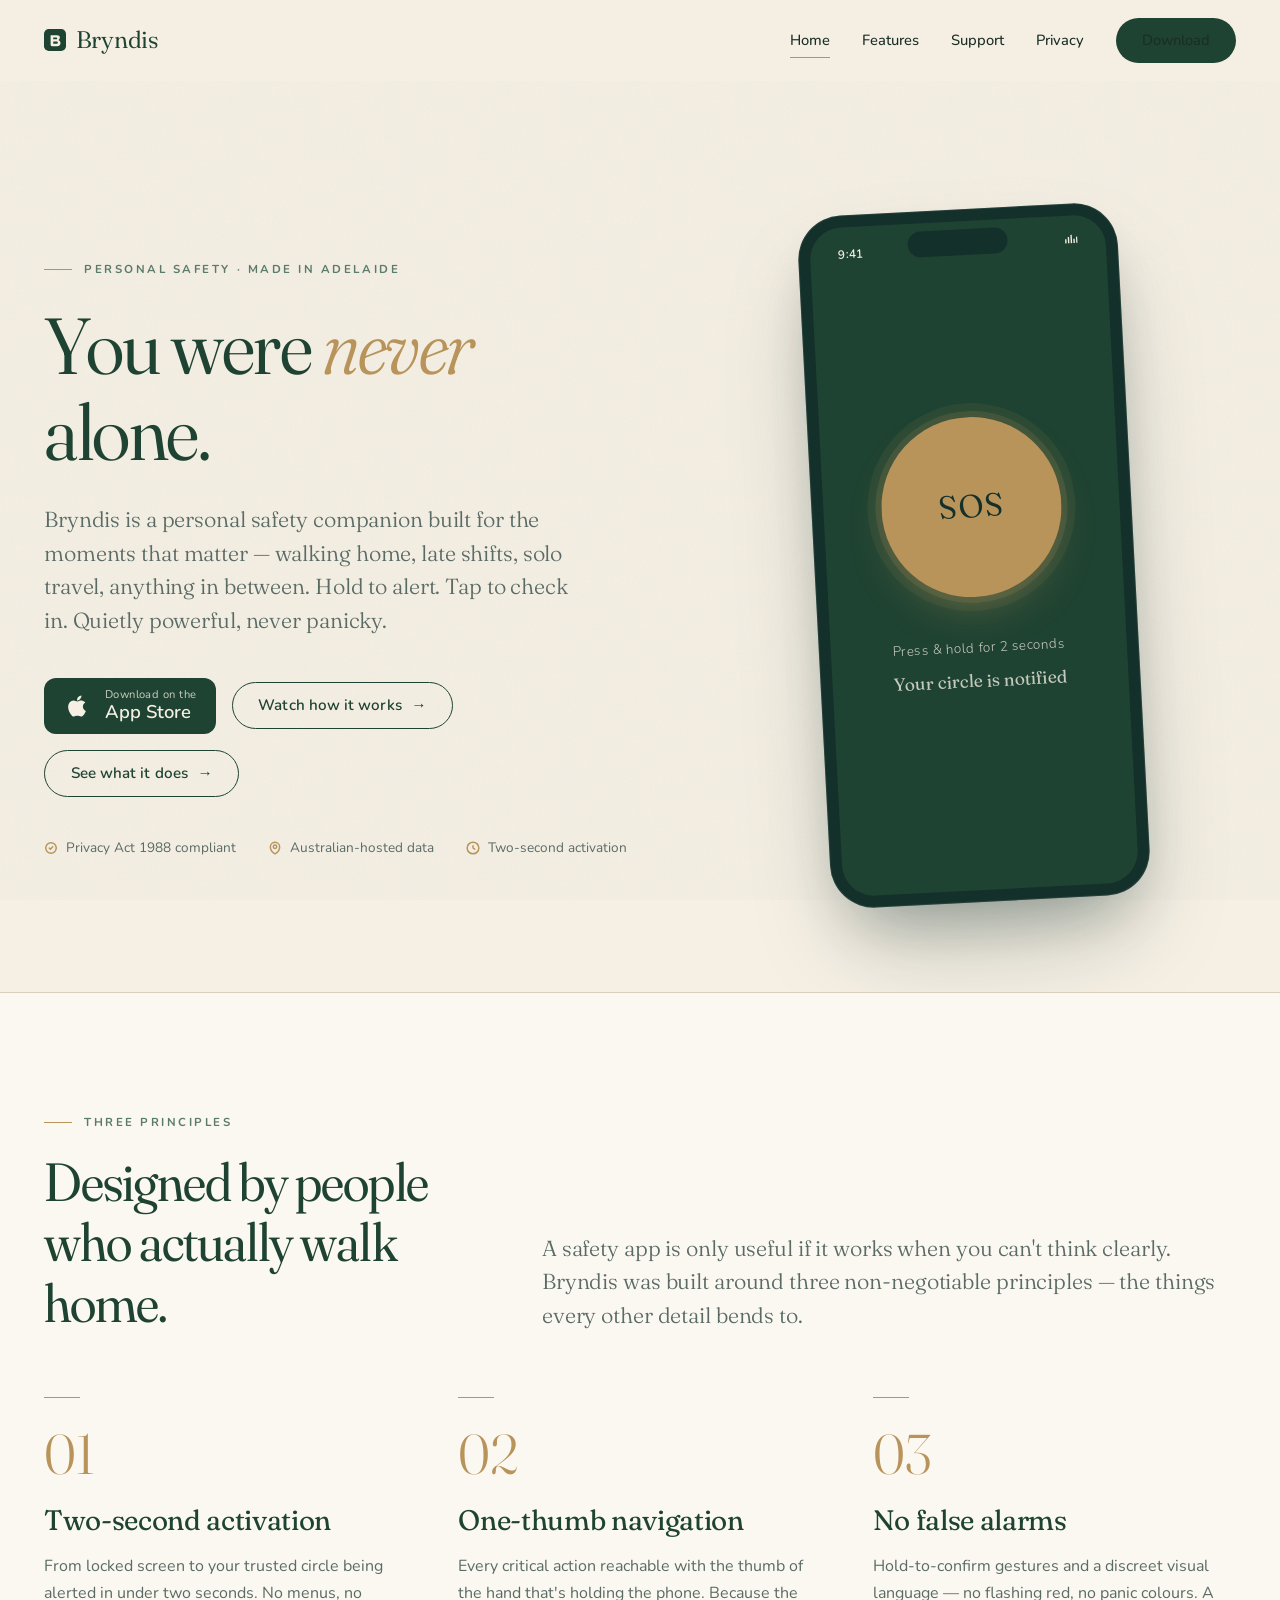
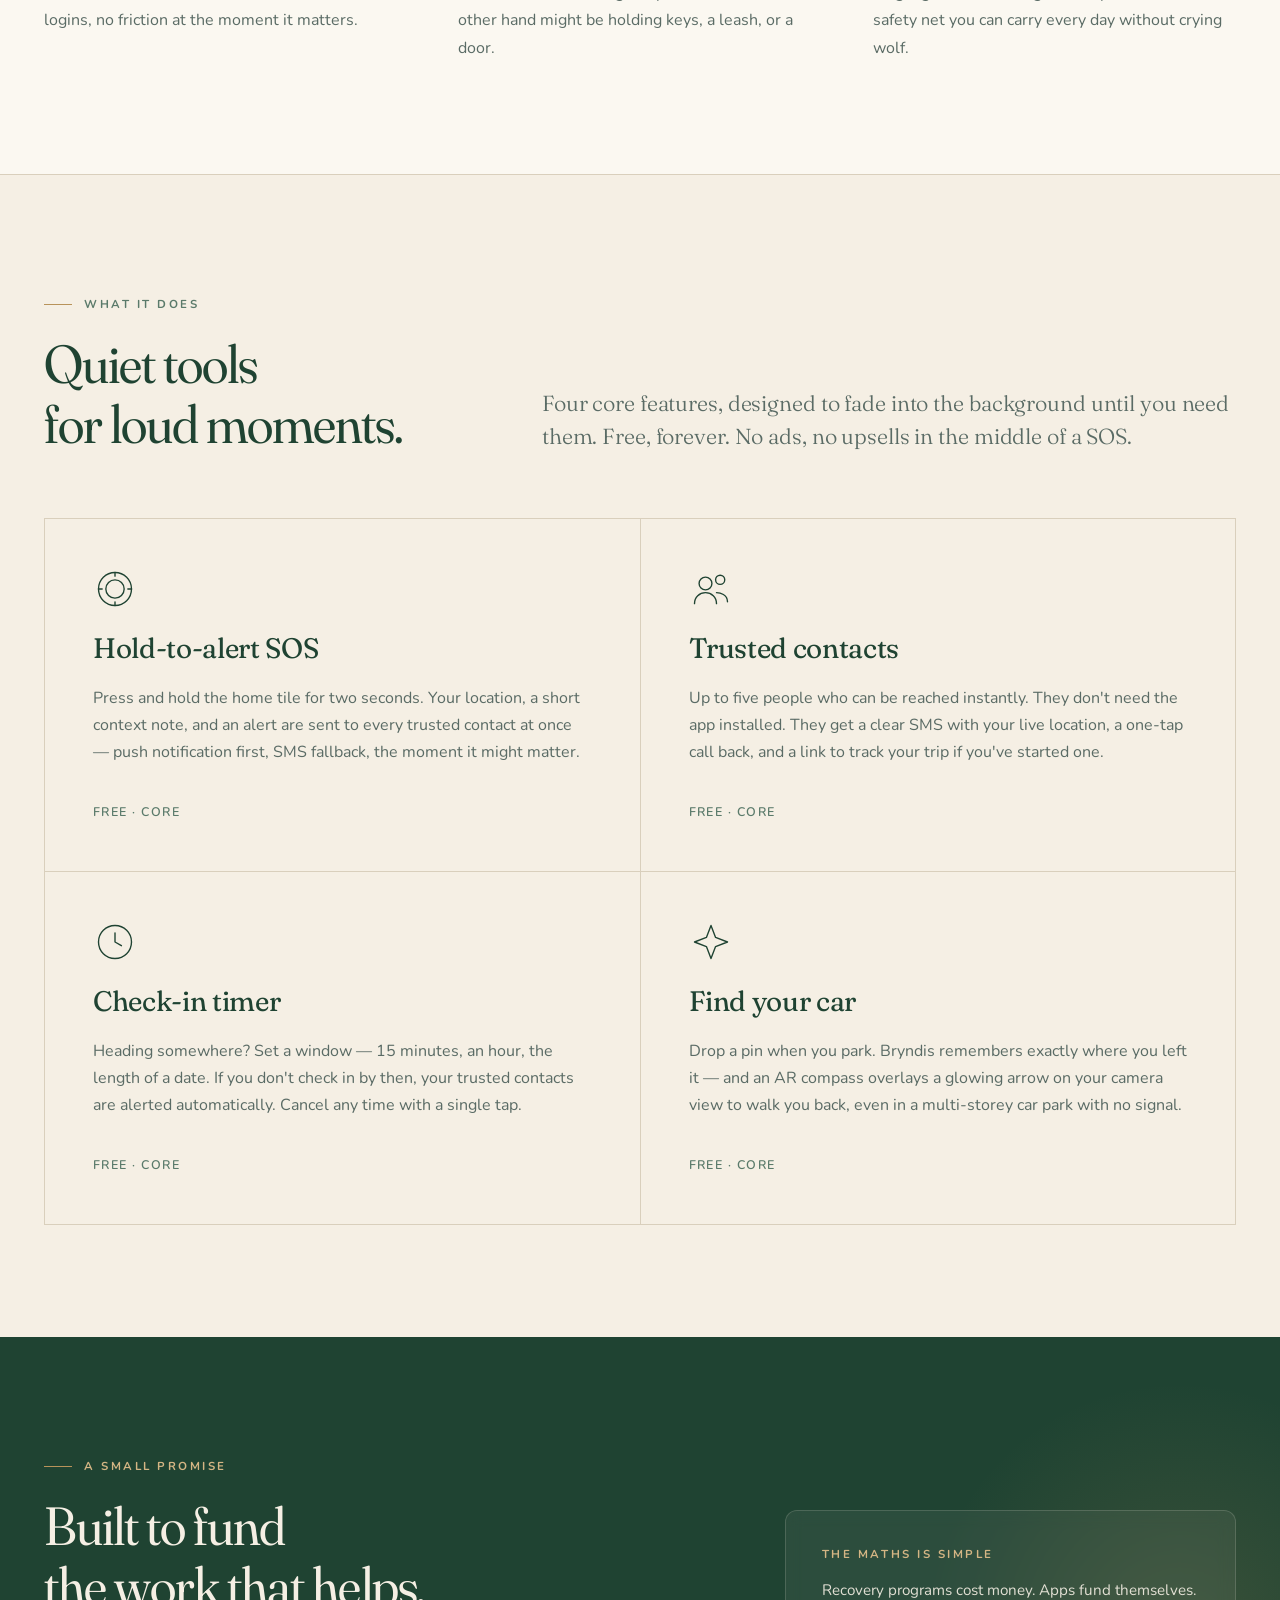
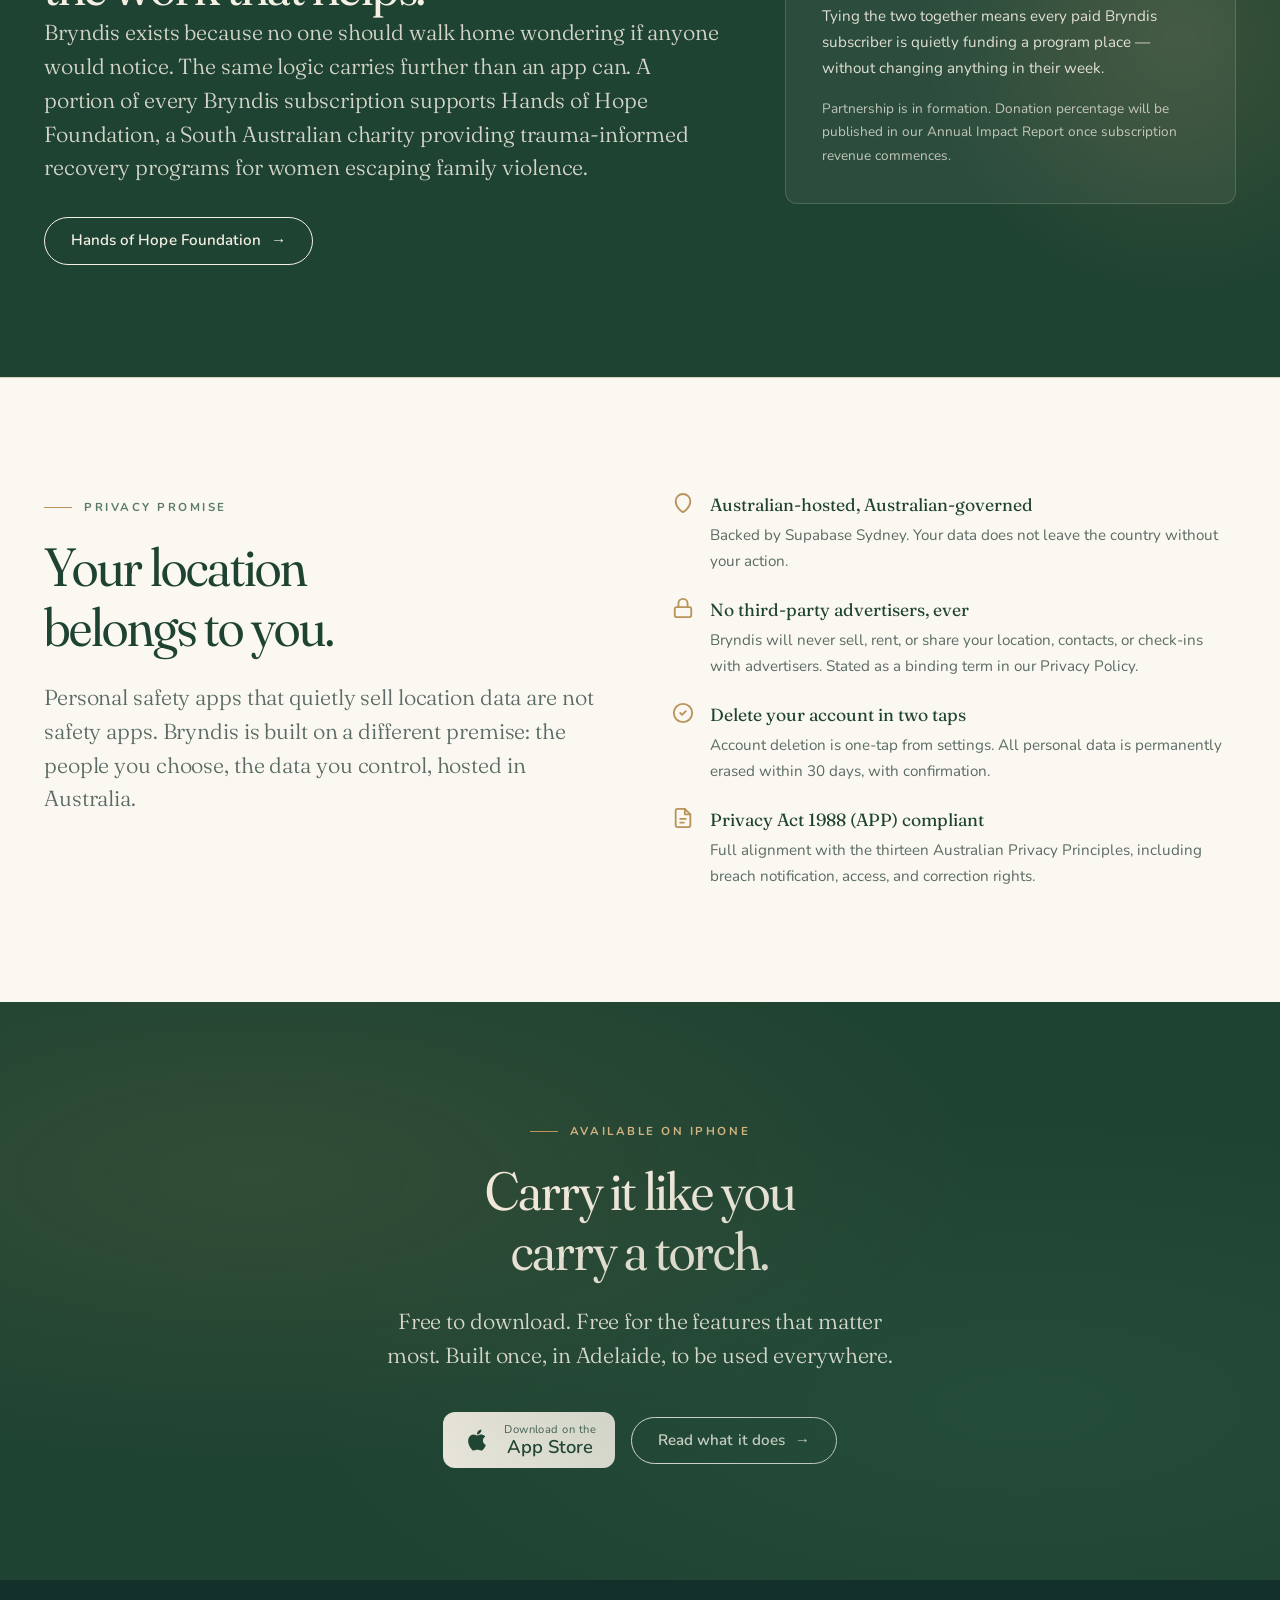
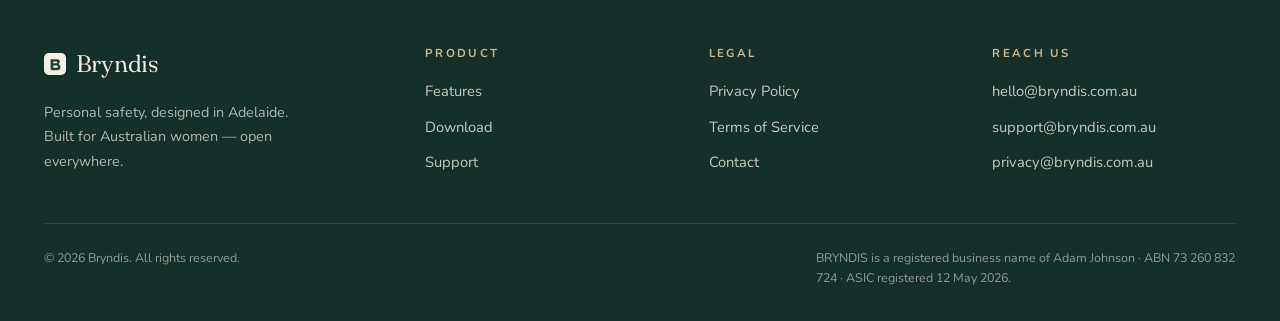
==== commit a63d6995: "Add the how-it-works page with the 30-second video The page hosts the onboarding video so the app's " ====
--- a/index.html
+++ b/index.html
@@ -67,6 +67,9 @@
                 <span class="big">App Store</span>
               </span>
             </a>
+            <a class="btn btn-ghost" href="how-it-works.html">
+              Watch how it works <span class="arrow">→</span>
+            </a>
             <a class="btn btn-ghost" href="features.html">
               See what it does <span class="arrow">→</span>
             </a>
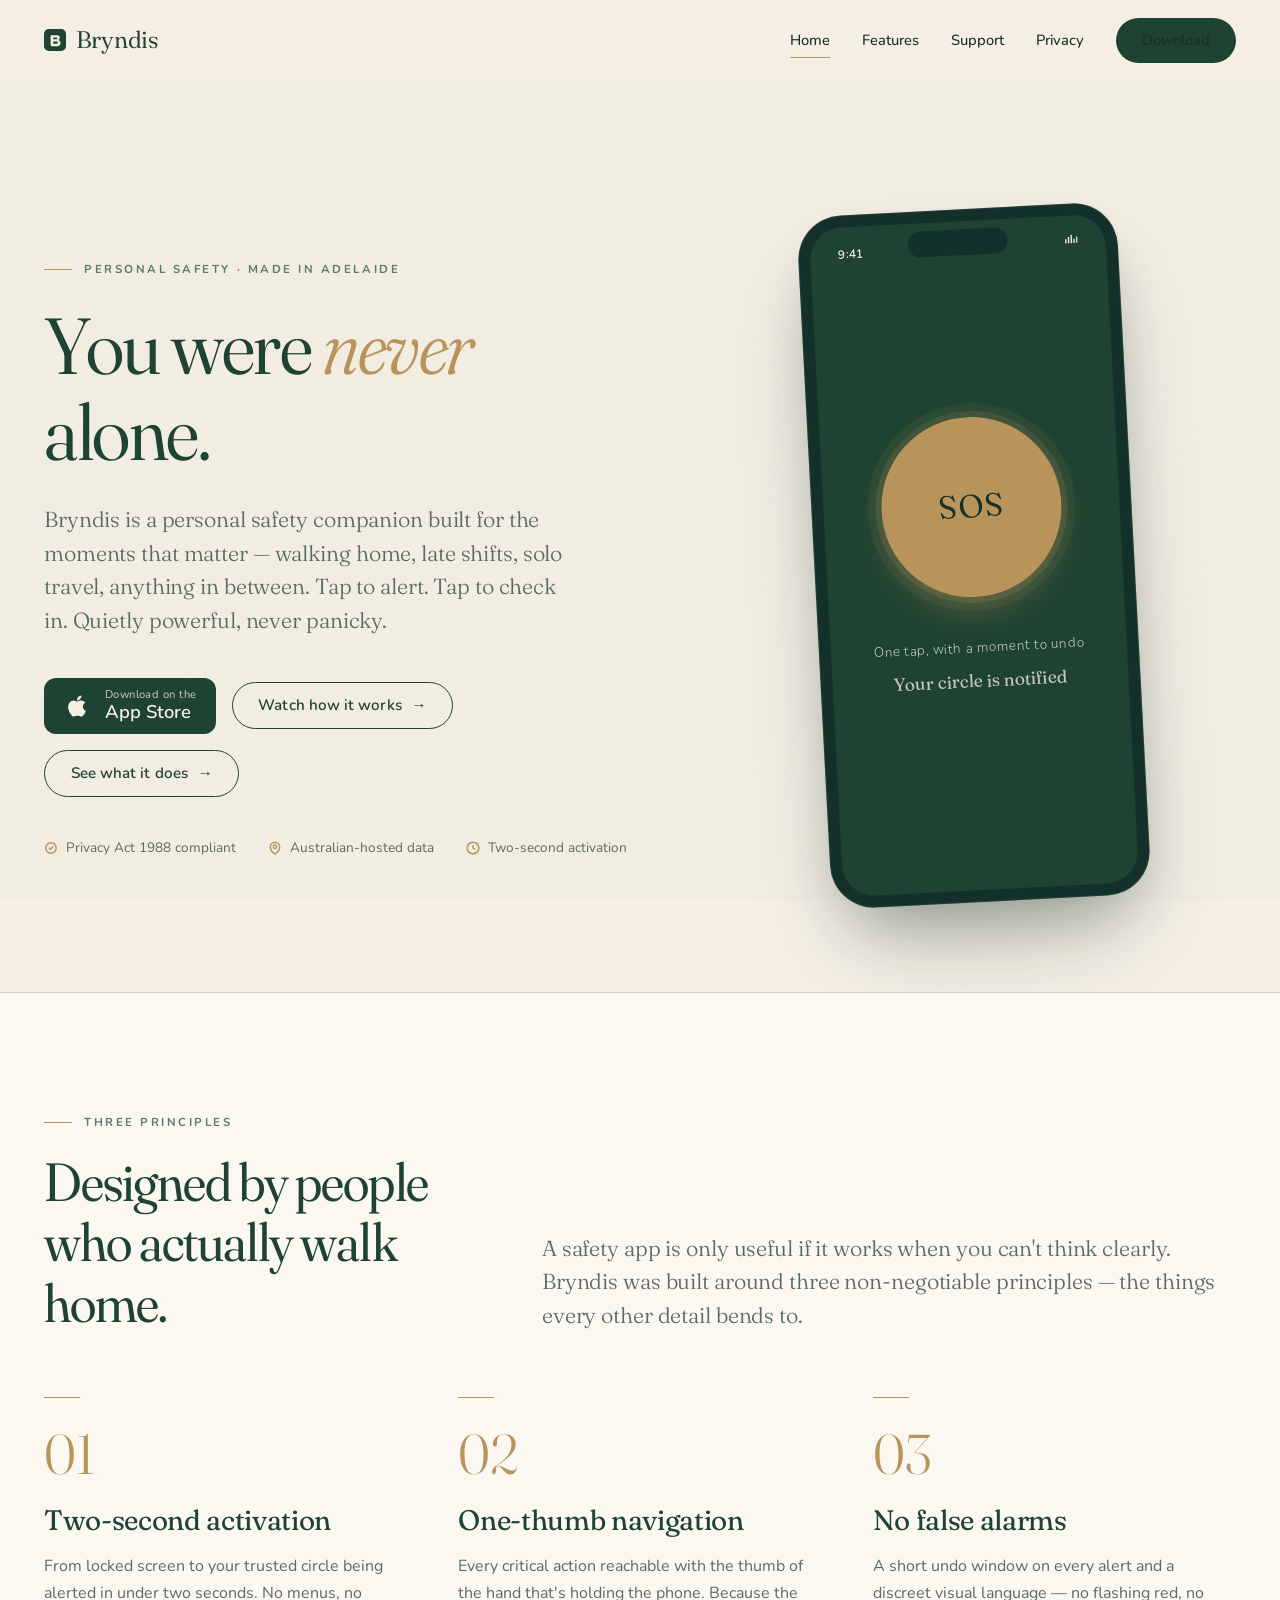
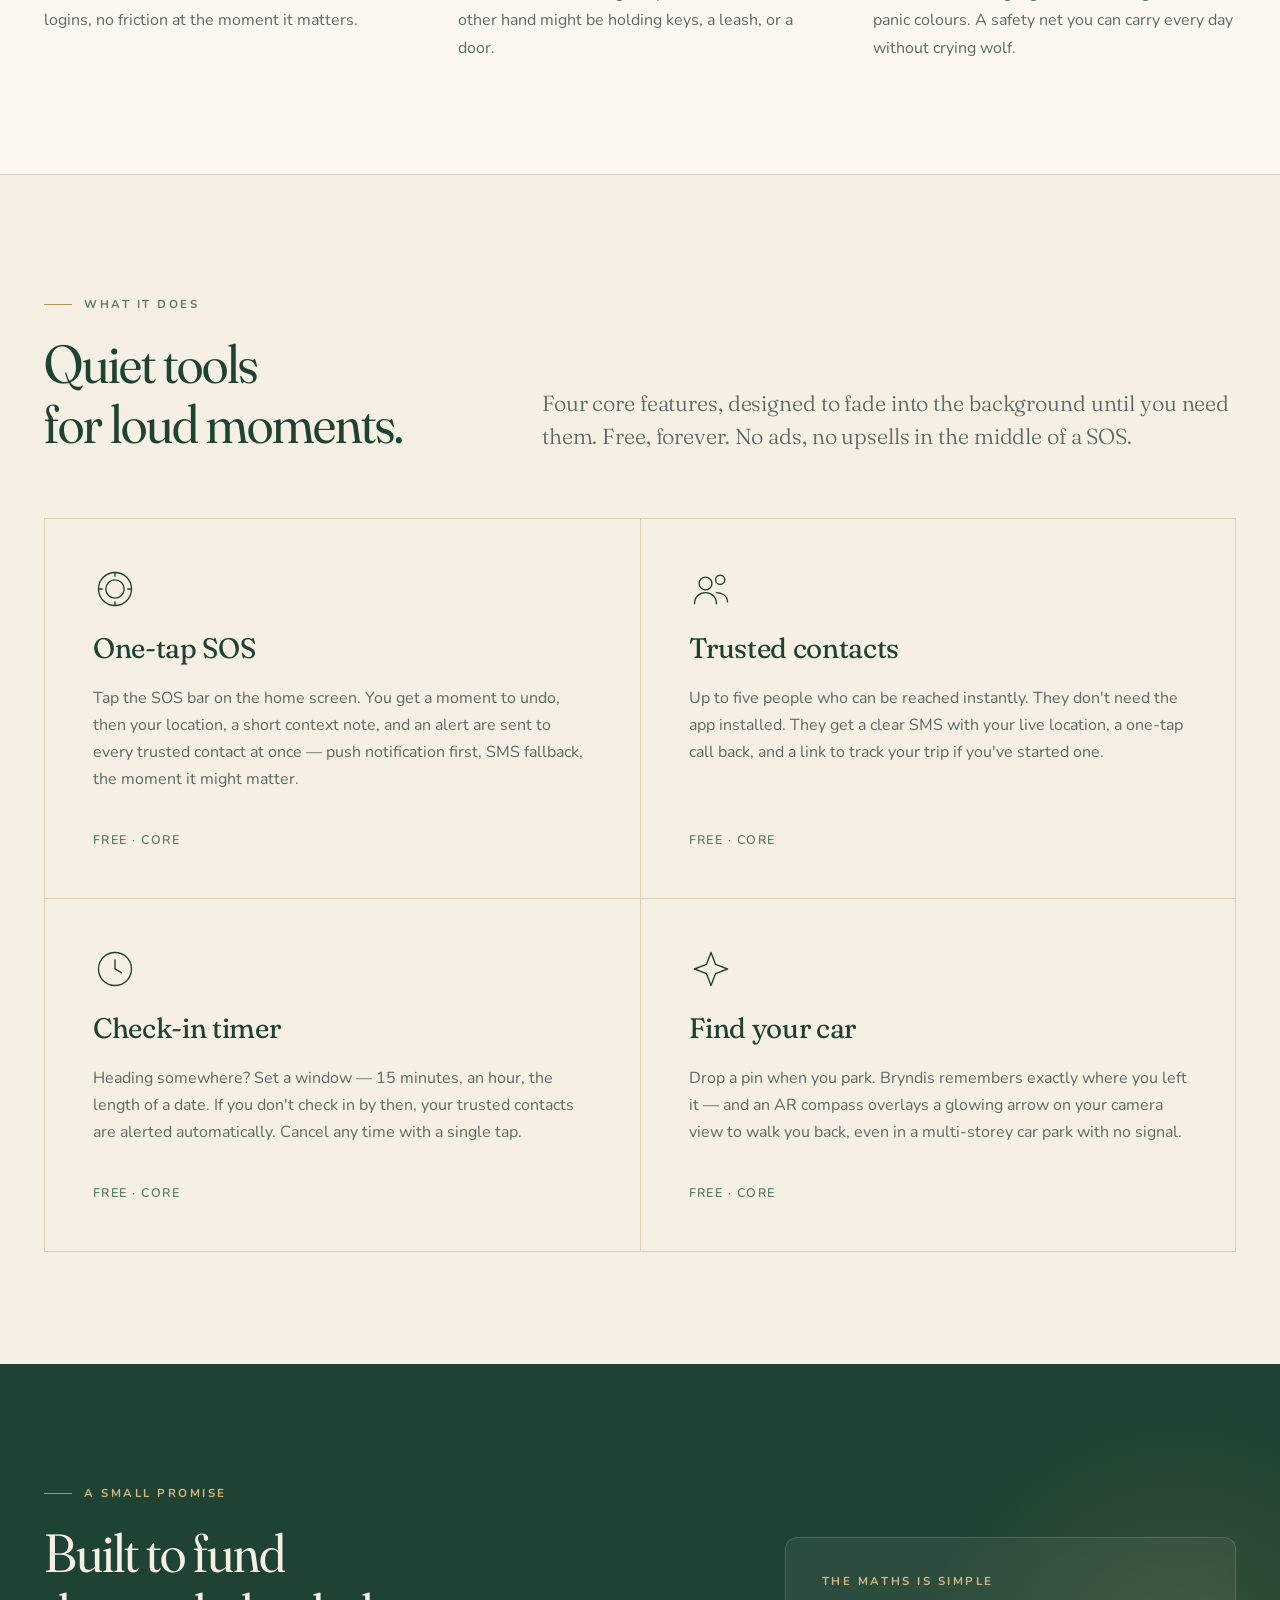
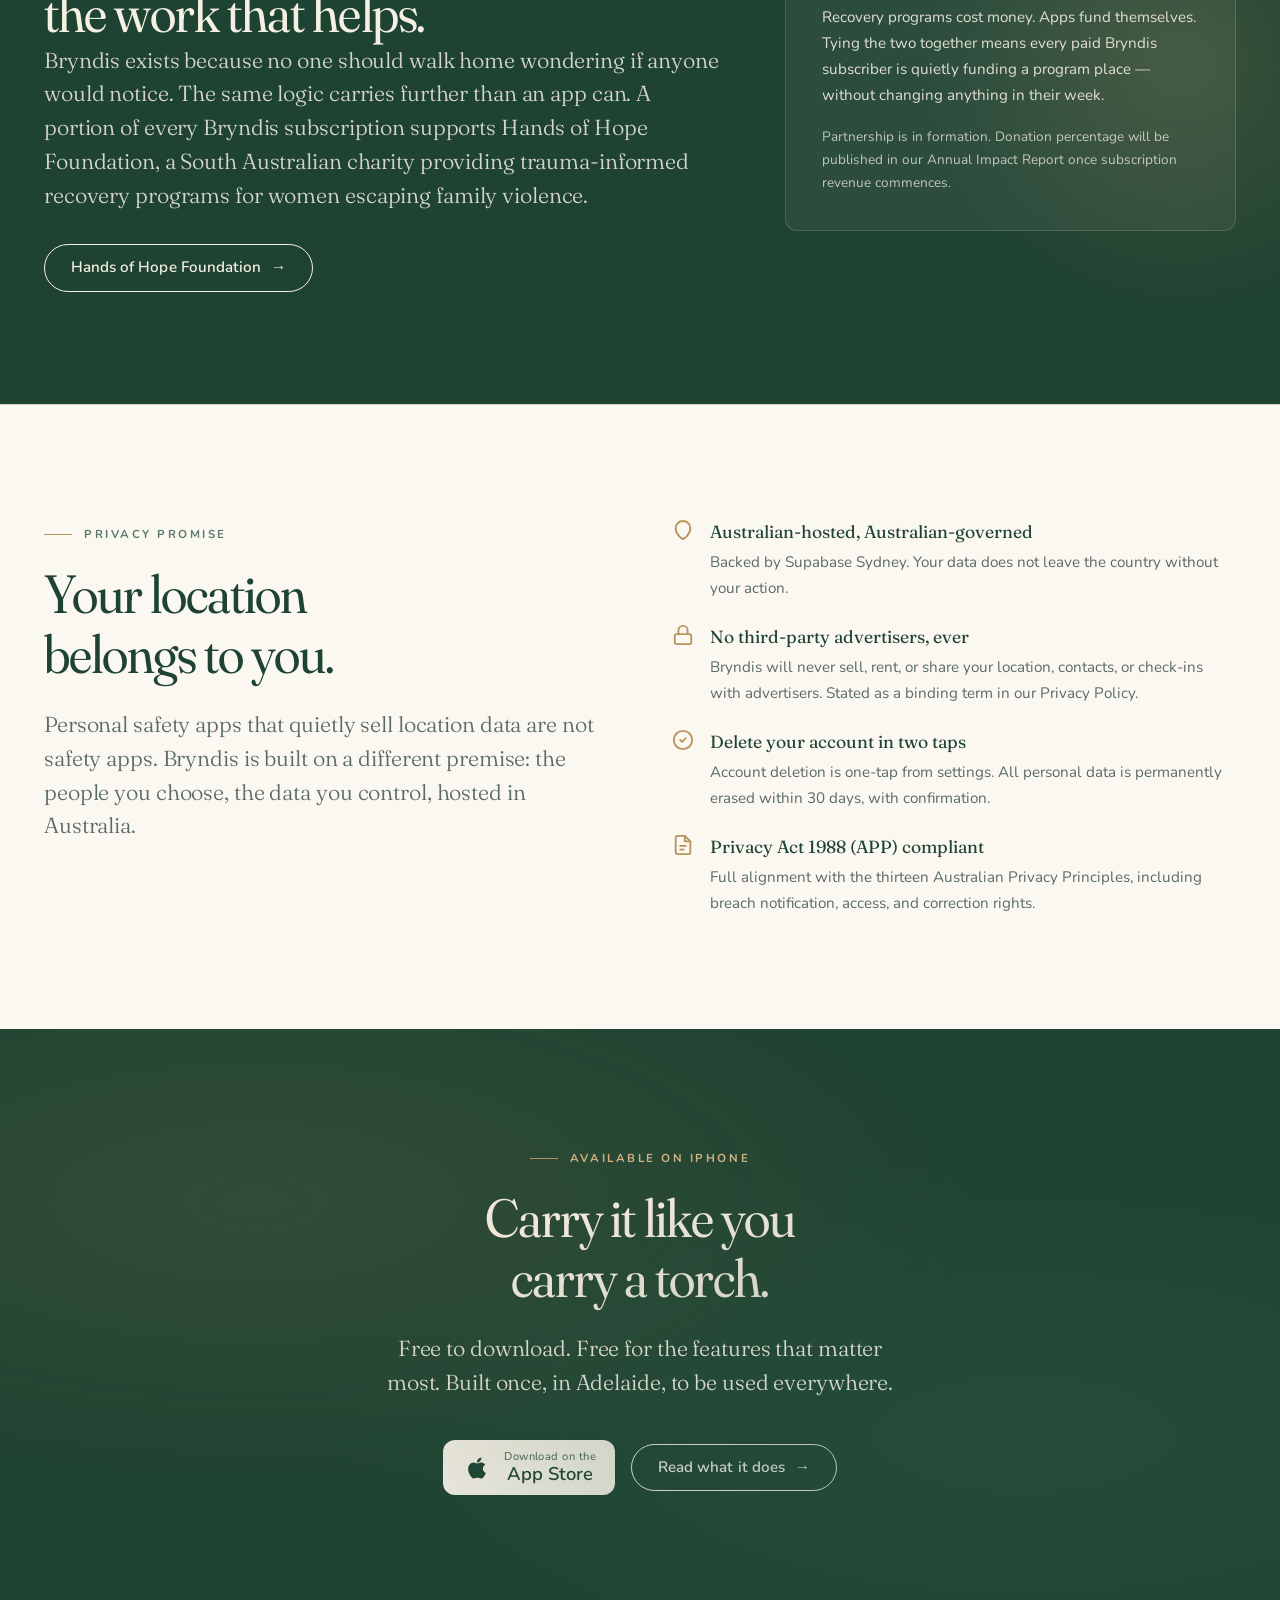
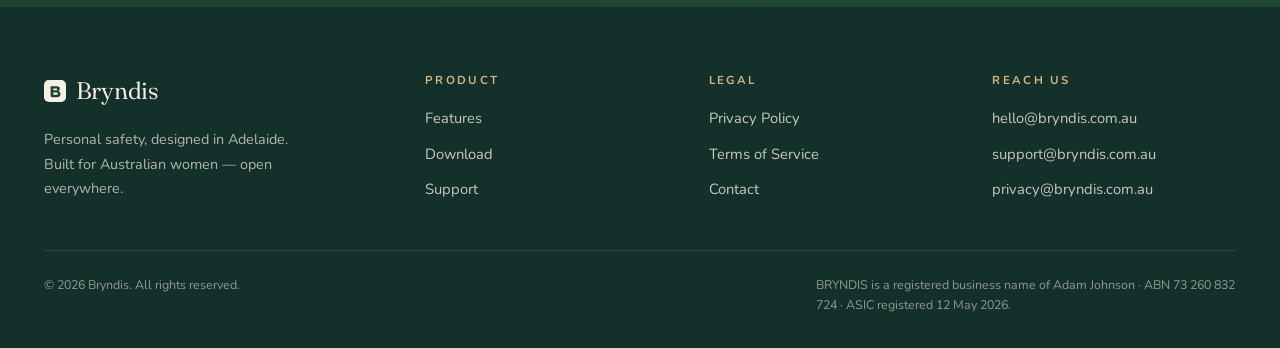
==== commit 616a0758: "Describe SOS as one tap with an undo window The app sends an alert on one tap, after a short undo wi" ====
--- a/index.html
+++ b/index.html
@@ -4,10 +4,10 @@
   <meta charset="utf-8" />
   <meta name="viewport" content="width=device-width, initial-scale=1, viewport-fit=cover" />
   <title>Bryndis — Personal safety, the moment you need it</title>
-  <meta name="description" content="Bryndis is a personal safety app built for Australian women. Hold-to-alert SOS, trusted contact check-ins, GPS car pin drop, and AR compass — designed to be discreet, fast, and human." />
+  <meta name="description" content="Bryndis is a personal safety app built for Australian women. One-tap SOS, trusted contact check-ins, GPS car pin drop, and AR compass — designed to be discreet, fast, and human." />
   <meta name="theme-color" content="#1F4332" />
   <meta property="og:title" content="Bryndis — Personal safety, the moment you need it" />
-  <meta property="og:description" content="Hold-to-alert SOS, trusted contact check-ins, GPS car pin drop, and AR compass. Designed in Adelaide. Built for Australian women." />
+  <meta property="og:description" content="One-tap SOS, trusted contact check-ins, GPS car pin drop, and AR compass. Designed in Adelaide. Built for Australian women." />
   <meta property="og:type" content="website" />
   <meta property="og:url" content="https://bryndis.com.au/" />
   <meta property="og:locale" content="en_AU" />
@@ -55,7 +55,7 @@
             You were <span class="accent">never</span><br />alone.
           </h1>
           <p class="lede">
-            Bryndis is a personal safety companion built for the moments that matter — walking home, late shifts, solo travel, anything in between. Hold to alert. Tap to check in. Quietly powerful, never panicky.
+            Bryndis is a personal safety companion built for the moments that matter — walking home, late shifts, solo travel, anything in between. Tap to alert. Tap to check in. Quietly powerful, never panicky.
           </p>
           <div class="hero-ctas">
             <a class="appstore-badge" href="#download" id="download">
@@ -101,7 +101,7 @@
                 <span class="phone-sos-label">SOS</span>
               </div>
               <div class="phone-caption">
-                Press &amp; hold for 2 seconds
+                One tap, with a moment to undo
                 <strong>Your circle is notified</strong>
               </div>
             </div>
@@ -138,7 +138,7 @@
         <div class="principle">
           <span class="numeral">03</span>
           <h3>No false alarms</h3>
-          <p>Hold-to-confirm gestures and a discreet visual language — no flashing red, no panic colours. A safety net you can carry every day without crying wolf.</p>
+          <p>A short undo window on every alert and a discreet visual language — no flashing red, no panic colours. A safety net you can carry every day without crying wolf.</p>
         </div>
       </div>
     </div>
@@ -166,8 +166,8 @@
               <path d="M24 6v4M24 38v4M6 24h4M38 24h4"/>
             </svg>
           </div>
-          <h3>Hold-to-alert SOS</h3>
-          <p>Press and hold the home tile for two seconds. Your location, a short context note, and an alert are sent to every trusted contact at once — push notification first, SMS fallback, the moment it might matter.</p>
+          <h3>One-tap SOS</h3>
+          <p>Tap the SOS bar on the home screen. You get a moment to undo, then your location, a short context note, and an alert are sent to every trusted contact at once — push notification first, SMS fallback, the moment it might matter.</p>
           <span class="meta">Free · Core</span>
         </div>
 
